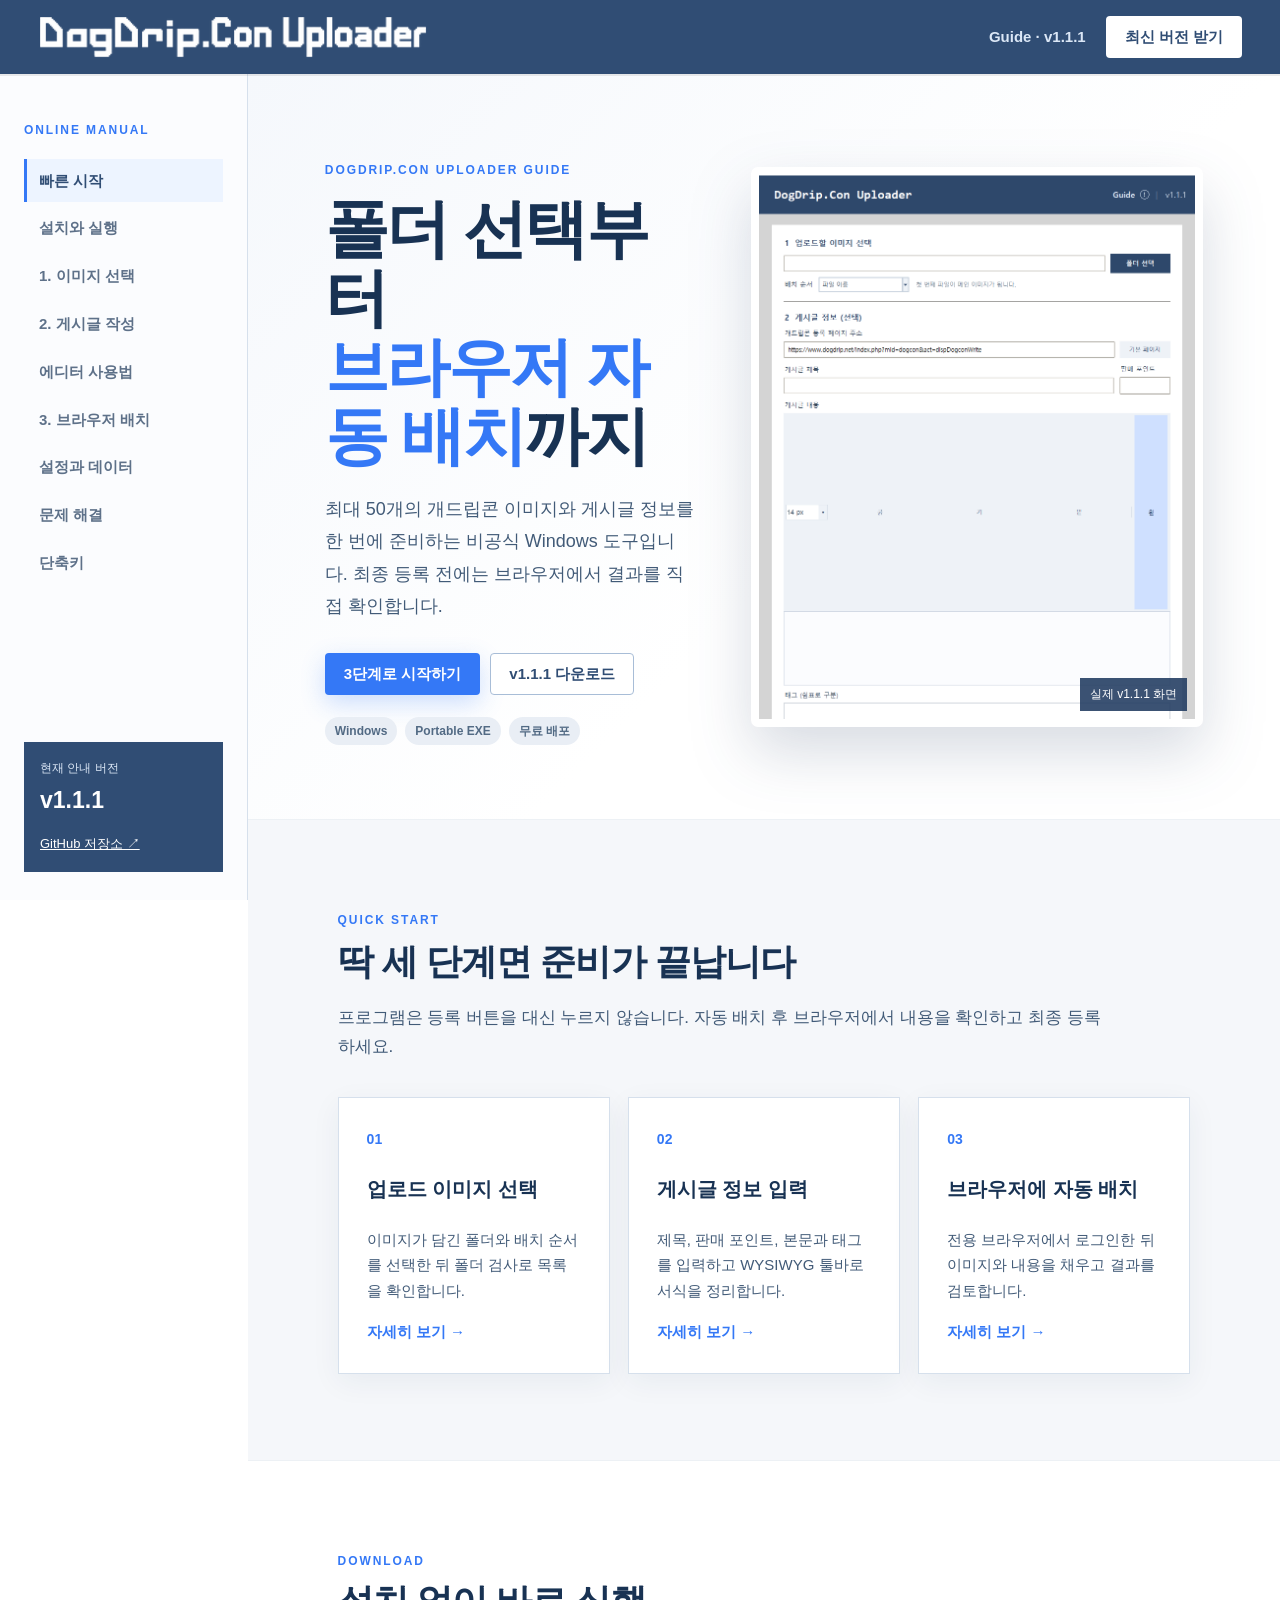
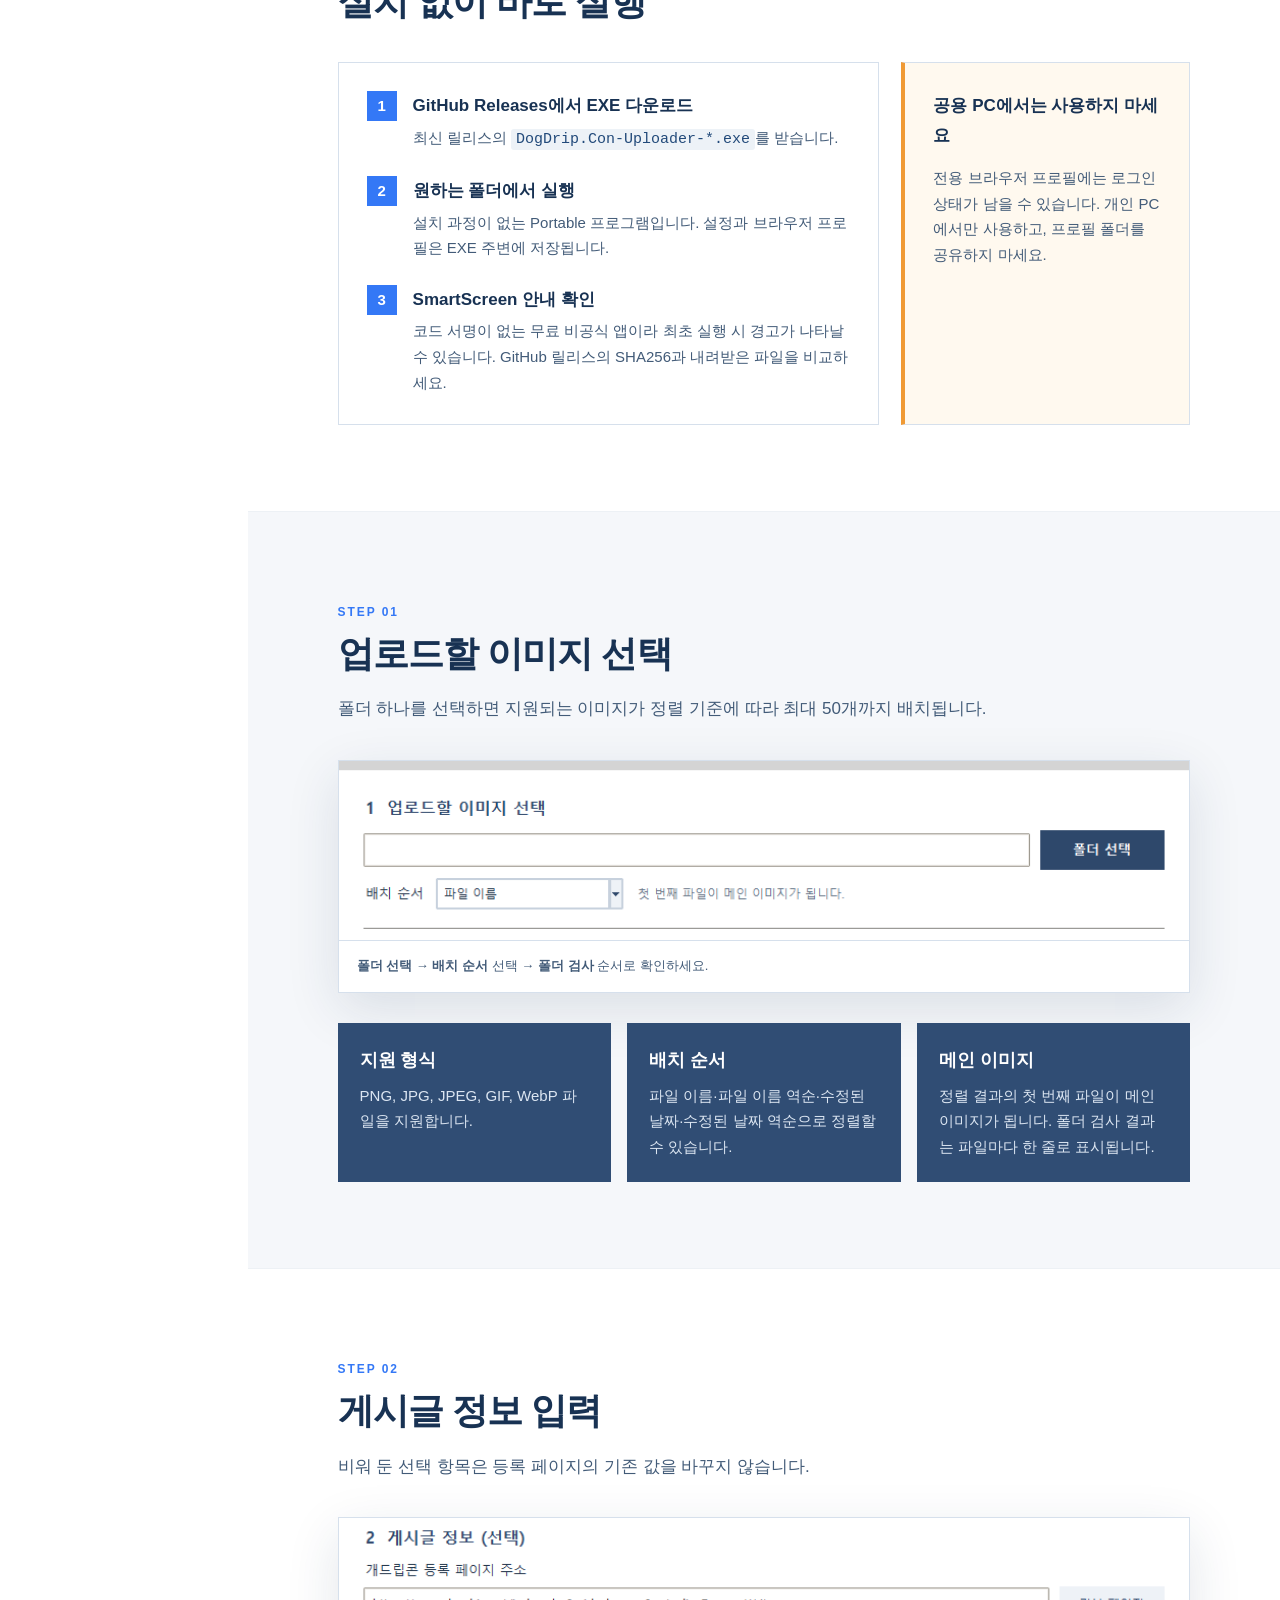
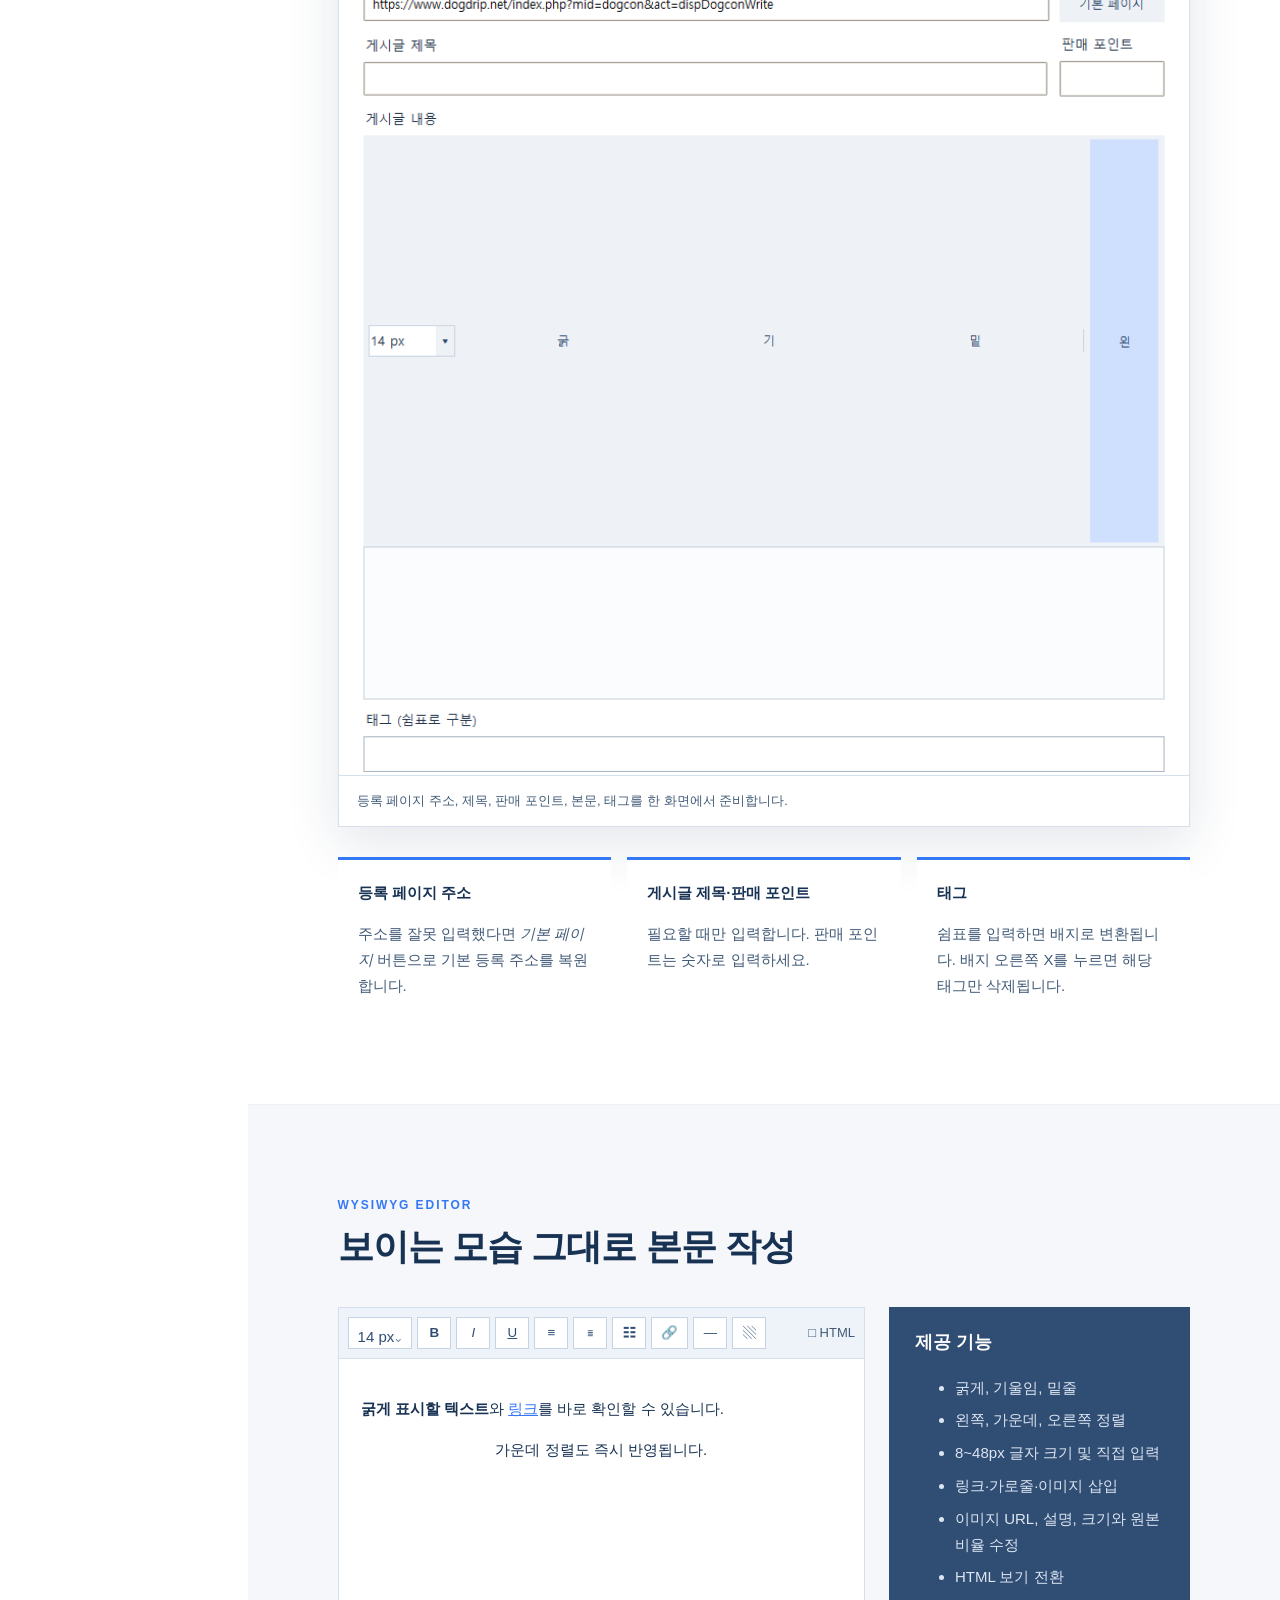
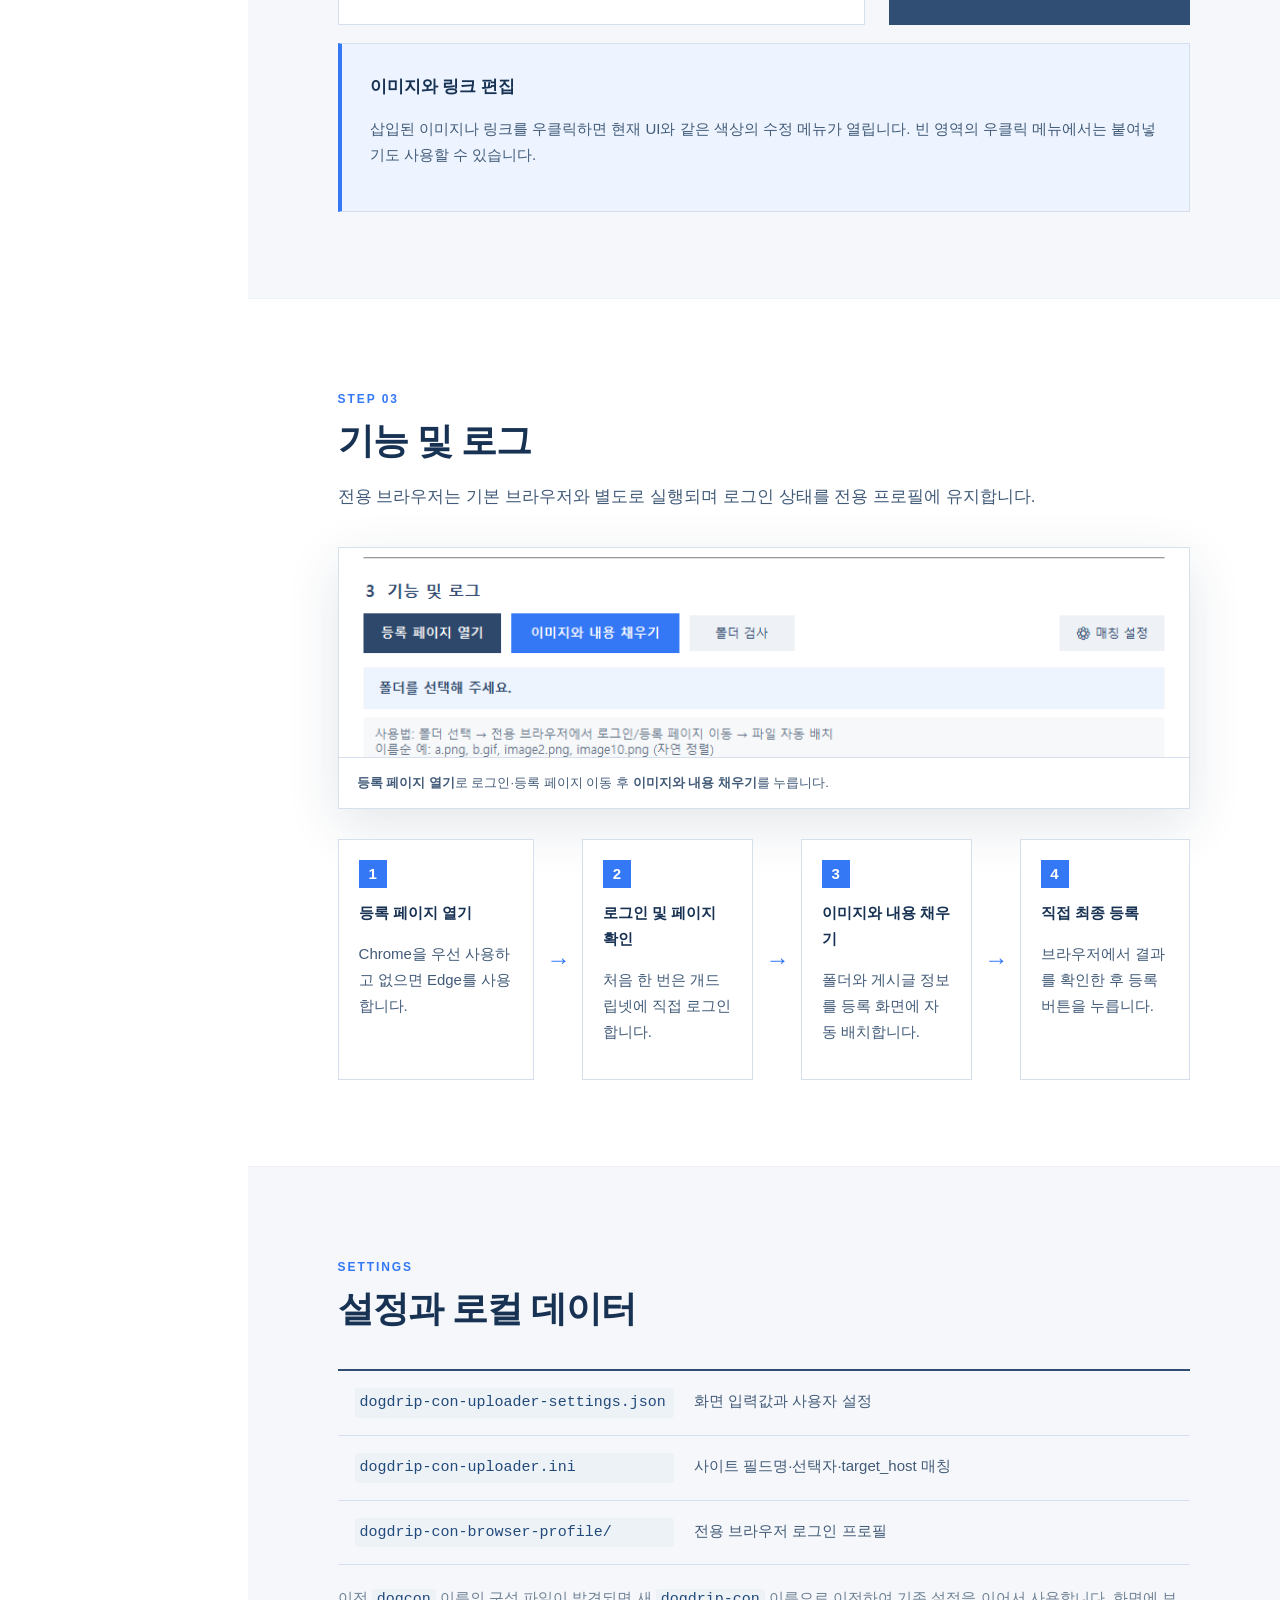
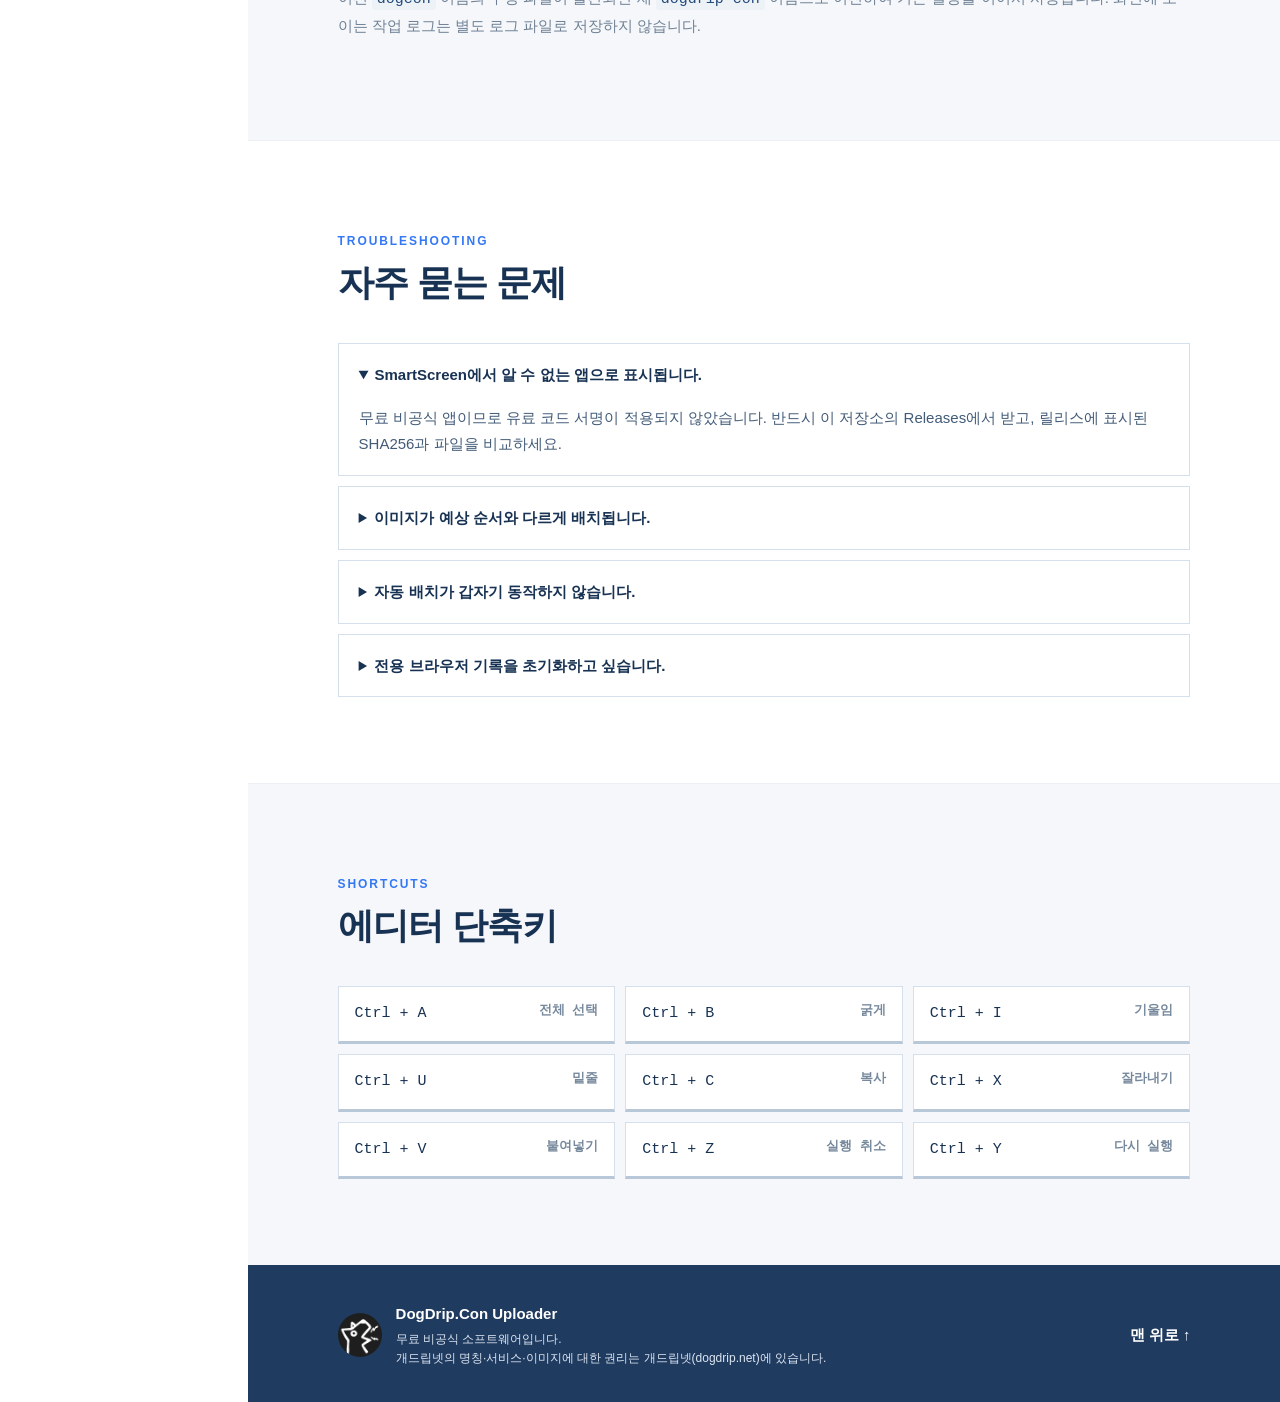
==== docs/index.html @ 77389fbc "Add GitHub Pages online manual" ====
<!doctype html>
<html lang="ko">
<head>
  <meta charset="utf-8">
  <meta name="viewport" content="width=device-width, initial-scale=1">
  <meta name="description" content="DogDrip.Con Uploader 공식 온라인 사용 가이드">
  <meta name="theme-color" content="#304d74">
  <title>DogDrip.Con Uploader 사용 가이드</title>
  <link rel="icon" href="assets/app-icon.png">
  <link rel="stylesheet" href="assets/guide.css">
</head>
<body>
  <a class="skip-link" href="#main">본문으로 바로가기</a>
  <header class="topbar">
    <a class="brand" href="#top" aria-label="가이드 처음으로">
      <img src="assets/brand-logo.png" alt="DogDrip.Con Uploader">
    </a>
    <div class="top-actions">
      <span class="version">Guide · v1.1.1</span>
      <a class="button button-light" href="https://github.com/ssbbrr92/dogdrip-con-uploader/releases/latest">최신 버전 받기</a>
    </div>
  </header>

  <div class="page" id="top">
    <aside class="sidebar" aria-label="문서 목차">
      <p class="sidebar-label">ONLINE MANUAL</p>
      <nav>
        <a href="#start" class="active">빠른 시작</a>
        <a href="#download">설치와 실행</a>
        <a href="#images">1. 이미지 선택</a>
        <a href="#post">2. 게시글 작성</a>
        <a href="#editor">에디터 사용법</a>
        <a href="#browser">3. 브라우저 배치</a>
        <a href="#settings">설정과 데이터</a>
        <a href="#troubleshooting">문제 해결</a>
        <a href="#shortcuts">단축키</a>
      </nav>
      <div class="sidebar-card">
        <span>현재 안내 버전</span>
        <strong>v1.1.1</strong>
        <a href="https://github.com/ssbbrr92/dogdrip-con-uploader">GitHub 저장소 ↗</a>
      </div>
    </aside>

    <main id="main">
      <section class="hero" id="start">
        <div class="hero-copy">
          <p class="eyebrow">DOGDRIP.CON UPLOADER GUIDE</p>
          <h1>폴더 선택부터<br><span>브라우저 자동 배치</span>까지</h1>
          <p class="lead">최대 50개의 개드립콘 이미지와 게시글 정보를 한 번에 준비하는 비공식 Windows 도구입니다. 최종 등록 전에는 브라우저에서 결과를 직접 확인합니다.</p>
          <div class="hero-actions">
            <a class="button button-primary" href="#quick-steps">3단계로 시작하기</a>
            <a class="button button-outline" href="https://github.com/ssbbrr92/dogdrip-con-uploader/releases/tag/v1.1.1">v1.1.1 다운로드</a>
          </div>
          <div class="hero-meta">
            <span>Windows</span><span>Portable EXE</span><span>무료 배포</span>
          </div>
        </div>
        <figure class="app-shot">
          <img src="assets/app-overview.png" alt="DogDrip.Con Uploader v1.1.1 전체 화면">
          <figcaption>실제 v1.1.1 화면</figcaption>
        </figure>
      </section>

      <section class="section" id="quick-steps">
        <div class="section-heading">
          <span>QUICK START</span>
          <h2>딱 세 단계면 준비가 끝납니다</h2>
          <p>프로그램은 등록 버튼을 대신 누르지 않습니다. 자동 배치 후 브라우저에서 내용을 확인하고 최종 등록하세요.</p>
        </div>
        <div class="step-grid">
          <article class="step-card"><b>01</b><h3>업로드 이미지 선택</h3><p>이미지가 담긴 폴더와 배치 순서를 선택한 뒤 폴더 검사로 목록을 확인합니다.</p><a href="#images">자세히 보기 →</a></article>
          <article class="step-card"><b>02</b><h3>게시글 정보 입력</h3><p>제목, 판매 포인트, 본문과 태그를 입력하고 WYSIWYG 툴바로 서식을 정리합니다.</p><a href="#post">자세히 보기 →</a></article>
          <article class="step-card"><b>03</b><h3>브라우저에 자동 배치</h3><p>전용 브라우저에서 로그인한 뒤 이미지와 내용을 채우고 결과를 검토합니다.</p><a href="#browser">자세히 보기 →</a></article>
        </div>
      </section>

      <section class="section" id="download">
        <div class="section-heading"><span>DOWNLOAD</span><h2>설치 없이 바로 실행</h2></div>
        <div class="two-column">
          <div class="content-card">
            <ol class="number-list">
              <li><b>GitHub Releases에서 EXE 다운로드</b><span>최신 릴리스의 <code>DogDrip.Con-Uploader-*.exe</code>를 받습니다.</span></li>
              <li><b>원하는 폴더에서 실행</b><span>설치 과정이 없는 Portable 프로그램입니다. 설정과 브라우저 프로필은 EXE 주변에 저장됩니다.</span></li>
              <li><b>SmartScreen 안내 확인</b><span>코드 서명이 없는 무료 비공식 앱이라 최초 실행 시 경고가 나타날 수 있습니다. GitHub 릴리스의 SHA256과 내려받은 파일을 비교하세요.</span></li>
            </ol>
          </div>
          <aside class="notice warning"><strong>공용 PC에서는 사용하지 마세요</strong><p>전용 브라우저 프로필에는 로그인 상태가 남을 수 있습니다. 개인 PC에서만 사용하고, 프로필 폴더를 공유하지 마세요.</p></aside>
        </div>
      </section>

      <section class="section guide-section" id="images">
        <div class="section-heading"><span>STEP 01</span><h2>업로드할 이미지 선택</h2><p>폴더 하나를 선택하면 지원되는 이미지가 정렬 기준에 따라 최대 50개까지 배치됩니다.</p></div>
        <figure class="feature-image"><img src="assets/step-images.png" alt="폴더 선택과 배치 순서 화면"><figcaption><b>폴더 선택</b> → <b>배치 순서</b> 선택 → <b>폴더 검사</b> 순서로 확인하세요.</figcaption></figure>
        <div class="info-grid">
          <article><h3>지원 형식</h3><p>PNG, JPG, JPEG, GIF, WebP 파일을 지원합니다.</p></article>
          <article><h3>배치 순서</h3><p>파일 이름·파일 이름 역순·수정된 날짜·수정된 날짜 역순으로 정렬할 수 있습니다.</p></article>
          <article><h3>메인 이미지</h3><p>정렬 결과의 첫 번째 파일이 메인 이미지가 됩니다. 폴더 검사 결과는 파일마다 한 줄로 표시됩니다.</p></article>
        </div>
      </section>

      <section class="section guide-section" id="post">
        <div class="section-heading"><span>STEP 02</span><h2>게시글 정보 입력</h2><p>비워 둔 선택 항목은 등록 페이지의 기존 값을 바꾸지 않습니다.</p></div>
        <figure class="feature-image"><img src="assets/step-editor.png" alt="게시글 정보와 WYSIWYG 에디터 화면"><figcaption>등록 페이지 주소, 제목, 판매 포인트, 본문, 태그를 한 화면에서 준비합니다.</figcaption></figure>
        <div class="checklist">
          <div><b>등록 페이지 주소</b><p>주소를 잘못 입력했다면 <em>기본 페이지</em> 버튼으로 기본 등록 주소를 복원합니다.</p></div>
          <div><b>게시글 제목·판매 포인트</b><p>필요할 때만 입력합니다. 판매 포인트는 숫자로 입력하세요.</p></div>
          <div><b>태그</b><p>쉼표를 입력하면 배지로 변환됩니다. 배지 오른쪽 X를 누르면 해당 태그만 삭제됩니다.</p></div>
        </div>
      </section>

      <section class="section" id="editor">
        <div class="section-heading"><span>WYSIWYG EDITOR</span><h2>보이는 모습 그대로 본문 작성</h2></div>
        <div class="editor-layout">
          <div class="toolbar-demo" aria-label="에디터 도구 설명">
            <div class="fake-toolbar"><span class="size">14 px⌄</span><button><b>B</b></button><button><i>I</i></button><button><u>U</u></button><button>≡</button><button>≣</button><button>☷</button><button>🔗</button><button>―</button><button>▧</button><label>□ HTML</label></div>
            <div class="fake-editor"><p><strong>굵게 표시할 텍스트</strong>와 <a href="#editor">링크</a>를 바로 확인할 수 있습니다.</p><p class="centered">가운데 정렬도 즉시 반영됩니다.</p></div>
          </div>
          <div class="editor-list">
            <h3>제공 기능</h3>
            <ul>
              <li>굵게, 기울임, 밑줄</li><li>왼쪽, 가운데, 오른쪽 정렬</li><li>8~48px 글자 크기 및 직접 입력</li><li>링크·가로줄·이미지 삽입</li><li>이미지 URL, 설명, 크기와 원본 비율 수정</li><li>HTML 보기 전환</li>
            </ul>
          </div>
        </div>
        <aside class="notice"><strong>이미지와 링크 편집</strong><p>삽입된 이미지나 링크를 우클릭하면 현재 UI와 같은 색상의 수정 메뉴가 열립니다. 빈 영역의 우클릭 메뉴에서는 붙여넣기도 사용할 수 있습니다.</p></aside>
      </section>

      <section class="section guide-section" id="browser">
        <div class="section-heading"><span>STEP 03</span><h2>기능 및 로그</h2><p>전용 브라우저는 기본 브라우저와 별도로 실행되며 로그인 상태를 전용 프로필에 유지합니다.</p></div>
        <figure class="feature-image"><img src="assets/step-browser.png" alt="등록 페이지 열기, 이미지와 내용 채우기, 폴더 검사 버튼"><figcaption><b>등록 페이지 열기</b>로 로그인·등록 페이지 이동 후 <b>이미지와 내용 채우기</b>를 누릅니다.</figcaption></figure>
        <div class="flow">
          <div><span>1</span><b>등록 페이지 열기</b><p>Chrome을 우선 사용하고 없으면 Edge를 사용합니다.</p></div><i>→</i>
          <div><span>2</span><b>로그인 및 페이지 확인</b><p>처음 한 번은 개드립넷에 직접 로그인합니다.</p></div><i>→</i>
          <div><span>3</span><b>이미지와 내용 채우기</b><p>폴더와 게시글 정보를 등록 화면에 자동 배치합니다.</p></div><i>→</i>
          <div><span>4</span><b>직접 최종 등록</b><p>브라우저에서 결과를 확인한 후 등록 버튼을 누릅니다.</p></div>
        </div>
      </section>

      <section class="section" id="settings">
        <div class="section-heading"><span>SETTINGS</span><h2>설정과 로컬 데이터</h2></div>
        <div class="file-table">
          <div><code>dogdrip-con-uploader-settings.json</code><span>화면 입력값과 사용자 설정</span></div>
          <div><code>dogdrip-con-uploader.ini</code><span>사이트 필드명·선택자·target_host 매칭</span></div>
          <div><code>dogdrip-con-browser-profile/</code><span>전용 브라우저 로그인 프로필</span></div>
        </div>
        <p class="muted">이전 <code>dogcon</code> 이름의 구성 파일이 발견되면 새 <code>dogdrip-con</code> 이름으로 이전하여 기존 설정을 이어서 사용합니다. 화면에 보이는 작업 로그는 별도 로그 파일로 저장하지 않습니다.</p>
      </section>

      <section class="section" id="troubleshooting">
        <div class="section-heading"><span>TROUBLESHOOTING</span><h2>자주 묻는 문제</h2></div>
        <div class="faq">
          <details open><summary>SmartScreen에서 알 수 없는 앱으로 표시됩니다.</summary><p>무료 비공식 앱이므로 유료 코드 서명이 적용되지 않았습니다. 반드시 이 저장소의 Releases에서 받고, 릴리스에 표시된 SHA256과 파일을 비교하세요.</p></details>
          <details><summary>이미지가 예상 순서와 다르게 배치됩니다.</summary><p>폴더 검사 전에 배치 순서를 확인하세요. 파일 이름 정렬은 image2가 image10보다 먼저 오도록 자연 정렬을 사용합니다.</p></details>
          <details><summary>자동 배치가 갑자기 동작하지 않습니다.</summary><p>사이트의 입력 필드 이름이나 구조가 바뀌었을 수 있습니다. 매칭 설정에서 값을 확인하고, 최신 릴리스가 있는지 살펴보세요.</p></details>
          <details><summary>전용 브라우저 기록을 초기화하고 싶습니다.</summary><p>프로그램과 브라우저를 모두 종료한 뒤 <code>dogdrip-con-browser-profile</code> 폴더를 삭제하면 됩니다. 저장된 로그인 상태도 함께 사라집니다.</p></details>
        </div>
      </section>

      <section class="section" id="shortcuts">
        <div class="section-heading"><span>SHORTCUTS</span><h2>에디터 단축키</h2></div>
        <div class="shortcut-grid">
          <kbd>Ctrl + A <small>전체 선택</small></kbd><kbd>Ctrl + B <small>굵게</small></kbd><kbd>Ctrl + I <small>기울임</small></kbd><kbd>Ctrl + U <small>밑줄</small></kbd><kbd>Ctrl + C <small>복사</small></kbd><kbd>Ctrl + X <small>잘라내기</small></kbd><kbd>Ctrl + V <small>붙여넣기</small></kbd><kbd>Ctrl + Z <small>실행 취소</small></kbd><kbd>Ctrl + Y <small>다시 실행</small></kbd>
        </div>
      </section>

      <footer>
        <img src="assets/app-icon.png" alt="">
        <div><strong>DogDrip.Con Uploader</strong><p>무료 비공식 소프트웨어입니다.<br>개드립넷의 명칭·서비스·이미지에 대한 권리는 개드립넷(dogdrip.net)에 있습니다.</p></div>
        <a href="#top">맨 위로 ↑</a>
      </footer>
    </main>
  </div>
  <script src="assets/guide.js"></script>
</body>
</html>
---- docs/assets/guide.css ----
:root{--navy:#304d74;--navy-deep:#203b60;--blue:#3478f6;--blue-soft:#edf4ff;--ink:#183253;--text:#425b78;--line:#d6e0ec;--surface:#f5f7fa;--white:#fff;--shadow:0 16px 50px rgba(24,50,83,.12)}*{box-sizing:border-box}html{scroll-behavior:smooth;scroll-padding-top:92px}body{margin:0;color:var(--text);font:15px/1.72 "Pretendard","Noto Sans KR","Malgun Gothic",sans-serif;background:#fff}.skip-link{position:fixed;left:16px;top:-60px;z-index:99;padding:10px 16px;background:#fff;color:var(--navy);border-radius:6px}.skip-link:focus{top:12px}.topbar{position:sticky;top:0;z-index:20;height:74px;display:flex;align-items:center;justify-content:space-between;padding:0 38px;background:var(--navy);box-shadow:0 2px 0 rgba(0,0,0,.08)}.brand img{display:block;width:min(390px,42vw);height:48px;object-fit:contain;object-position:left center}.top-actions{display:flex;align-items:center;gap:20px}.version{color:#dbe7f6;font-weight:700}.button{display:inline-flex;align-items:center;justify-content:center;min-height:42px;padding:0 18px;border:1px solid transparent;border-radius:4px;text-decoration:none;font-weight:800;transition:.18s ease}.button:hover{transform:translateY(-1px)}.button-light{background:#fff;color:var(--navy)}.button-primary{background:var(--blue);color:#fff;box-shadow:0 8px 24px rgba(52,120,246,.24)}.button-outline{border-color:#a8bdd7;color:var(--navy);background:#fff}.page{display:grid;grid-template-columns:248px minmax(0,1fr);max-width:1500px;margin:auto}.sidebar{position:sticky;top:74px;height:calc(100vh - 74px);padding:34px 24px;border-right:1px solid var(--line);background:#fbfcfe}.sidebar-label,.eyebrow,.section-heading>span{color:var(--blue);font-size:12px;letter-spacing:.16em;font-weight:900}.sidebar nav{display:grid;gap:4px;margin-top:18px}.sidebar nav a{padding:9px 12px;border-left:3px solid transparent;color:#5e7189;text-decoration:none;font-weight:650}.sidebar nav a:hover,.sidebar nav a.active{color:var(--navy);border-left-color:var(--blue);background:var(--blue-soft)}.sidebar-card{position:absolute;bottom:28px;left:24px;right:24px;padding:16px;background:var(--navy);color:#dce8f7}.sidebar-card span{display:block;font-size:12px}.sidebar-card strong{display:block;margin:2px 0 10px;color:#fff;font-size:23px}.sidebar-card a{color:#fff;font-size:13px}main{min-width:0}.hero{display:grid;grid-template-columns:minmax(0,.9fr) minmax(360px,1.1fr);gap:56px;align-items:center;min-height:660px;padding:74px clamp(36px,6vw,96px);background:linear-gradient(135deg,#f5f8fc 0%,#fff 58%);overflow:hidden}.hero h1{margin:14px 0 22px;color:var(--ink);font-size:clamp(40px,5vw,72px);line-height:1.08;letter-spacing:-.04em}.hero h1 span{color:var(--blue)}.lead{max-width:650px;font-size:18px;line-height:1.8}.hero-actions{display:flex;gap:10px;margin-top:30px}.hero-meta{display:flex;gap:8px;margin-top:22px}.hero-meta span{padding:4px 10px;border-radius:99px;background:#e9eef5;color:#526a84;font-size:12px;font-weight:800}.app-shot{position:relative;margin:0;filter:drop-shadow(0 25px 30px rgba(31,58,92,.18))}.app-shot img{display:block;width:100%;max-height:560px;object-fit:cover;object-position:top;border:8px solid #fff;border-radius:7px}.app-shot figcaption{position:absolute;right:16px;bottom:16px;padding:6px 10px;background:rgba(32,59,96,.88);color:#fff;font-size:12px}.section{padding:86px clamp(36px,7vw,108px);border-top:1px solid #edf1f5}.section:nth-of-type(even){background:var(--surface)}.section-heading{max-width:780px;margin-bottom:36px}.section-heading h2{margin:7px 0 10px;color:var(--ink);font-size:36px;line-height:1.3;letter-spacing:-.025em}.section-heading p{font-size:17px}.step-grid{display:grid;grid-template-columns:repeat(3,1fr);gap:18px}.step-card{padding:28px;border:1px solid var(--line);background:#fff;box-shadow:0 8px 28px rgba(24,50,83,.06)}.step-card b{color:var(--blue);font-size:14px}.step-card h3{color:var(--ink);font-size:20px}.step-card a{color:var(--blue);font-weight:800;text-decoration:none}.two-column{display:grid;grid-template-columns:1.5fr .8fr;gap:22px}.content-card,.notice{padding:28px;background:#fff;border:1px solid var(--line)}.number-list{list-style:none;margin:0;padding:0;counter-reset:item}.number-list li{position:relative;padding:0 0 24px 46px;counter-increment:item}.number-list li:last-child{padding-bottom:0}.number-list li:before{content:counter(item);position:absolute;left:0;top:0;width:30px;height:30px;display:grid;place-items:center;background:var(--blue);color:#fff;font-weight:900}.number-list b,.number-list span{display:block}.number-list b{color:var(--ink);font-size:17px}.number-list span{margin-top:4px}.notice{border-left:4px solid var(--blue);background:var(--blue-soft)}.notice.warning{border-left-color:#f09a35;background:#fff9ef}.notice strong{color:var(--ink);font-size:17px}.feature-image{margin:0 0 30px;background:#fff;border:1px solid var(--line);box-shadow:var(--shadow)}.feature-image img{display:block;width:100%}.feature-image figcaption{padding:14px 18px;border-top:1px solid var(--line);font-size:13px}.info-grid{display:grid;grid-template-columns:repeat(3,1fr);gap:16px}.info-grid article{padding:22px;background:var(--navy);color:#dce6f2}.info-grid h3{margin:0 0 8px;color:#fff}.info-grid p{margin:0}.checklist{display:grid;grid-template-columns:repeat(3,1fr);gap:16px}.checklist>div{padding:20px;border-top:3px solid var(--blue);background:#fff}.checklist b{color:var(--ink)}.checklist p{margin-bottom:0}.editor-layout{display:grid;grid-template-columns:1.4fr .8fr;gap:24px}.toolbar-demo{border:1px solid var(--line);background:#fff}.fake-toolbar{display:flex;align-items:center;gap:5px;padding:9px;border-bottom:1px solid var(--line);background:#eef3f9}.fake-toolbar button,.fake-toolbar .size{height:32px;min-width:34px;padding:6px 9px;border:1px solid #c6d3e2;background:#fff;color:var(--navy)}.fake-toolbar label{margin-left:auto;font-size:13px}.fake-editor{min-height:170px;padding:22px;color:var(--ink)}.fake-editor a{color:var(--blue)}.centered{text-align:center}.editor-list{padding:20px 26px;background:var(--navy);color:#dce6f2}.editor-list h3{margin-top:0;color:#fff}.editor-list li{margin:7px 0}.editor-layout+.notice{margin-top:18px}.flow{display:grid;grid-template-columns:repeat(7,auto);gap:12px;align-items:center}.flow div{height:100%;padding:20px;background:#fff;border:1px solid var(--line)}.flow span{display:grid;place-items:center;width:28px;height:28px;background:var(--blue);color:#fff;font-weight:900}.flow b{display:block;margin-top:12px;color:var(--ink)}.flow i{color:var(--blue);font-size:24px}.file-table{border-top:2px solid var(--navy)}.file-table div{display:grid;grid-template-columns:minmax(260px,.8fr) 1.2fr;gap:20px;padding:17px;border-bottom:1px solid var(--line)}code{padding:2px 5px;background:#edf2f7;color:#224a7a;border-radius:3px}.muted{margin-top:20px;color:#6e8095}.faq{display:grid;gap:10px}.faq details{border:1px solid var(--line);background:#fff}.faq summary{padding:18px 20px;color:var(--ink);font-weight:800;cursor:pointer}.faq p{margin:0;padding:0 20px 18px}.shortcut-grid{display:grid;grid-template-columns:repeat(3,1fr);gap:10px}kbd{display:flex;justify-content:space-between;padding:14px 16px;border:1px solid var(--line);border-bottom:3px solid #b9c8d9;background:#fff;color:var(--ink);font:800 14px/1.4 inherit}kbd small{color:#76889c;font-weight:600}footer{display:flex;align-items:center;gap:14px;padding:36px clamp(36px,7vw,108px);background:#203b60;color:#dce6f2}footer img{width:44px;height:44px;border-radius:50%}footer strong{color:#fff}footer p{margin:3px 0 0;font-size:12px;line-height:1.6}footer a{margin-left:auto;color:#fff;font-weight:800;text-decoration:none}@media(max-width:1050px){.page{grid-template-columns:1fr}.sidebar{display:none}.hero{grid-template-columns:1fr;min-height:auto}.app-shot img{max-height:480px}.flow{grid-template-columns:1fr}.flow i{transform:rotate(90deg);text-align:center}.step-grid,.info-grid,.checklist{grid-template-columns:1fr}.two-column,.editor-layout{grid-template-columns:1fr}}@media(max-width:680px){.topbar{height:64px;padding:0 16px}.brand img{width:210px;height:38px}.version{display:none}.button-light{padding:0 12px;font-size:12px}.hero,.section{padding:50px 20px}.hero h1{font-size:40px}.hero-actions{align-items:stretch;flex-direction:column}.hero-meta{flex-wrap:wrap}.section-heading h2{font-size:30px}.app-shot img{max-height:360px}.shortcut-grid{grid-template-columns:1fr}.file-table div{grid-template-columns:1fr;gap:6px}footer{padding:28px 20px;align-items:flex-start;flex-wrap:wrap}footer a{width:100%;margin:8px 0 0}.fake-toolbar{flex-wrap:wrap}.fake-toolbar label{margin-left:0}}
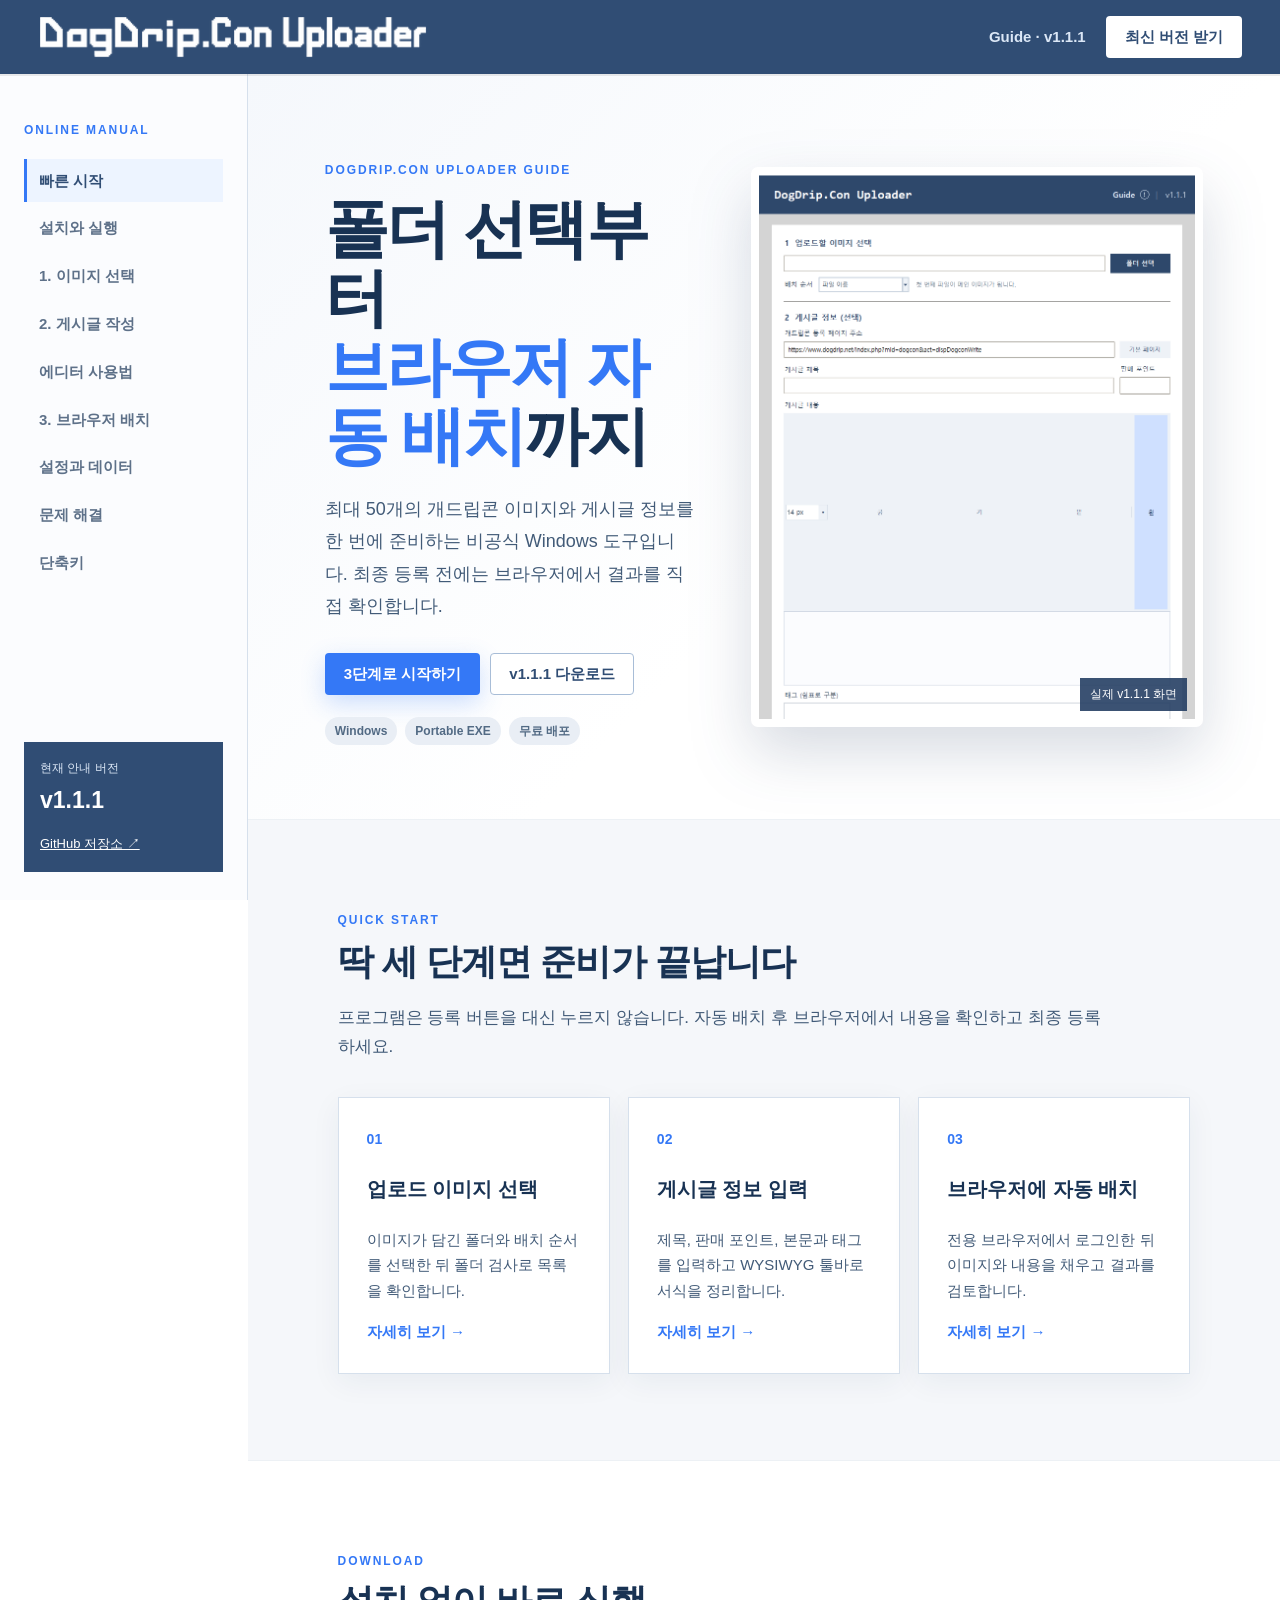
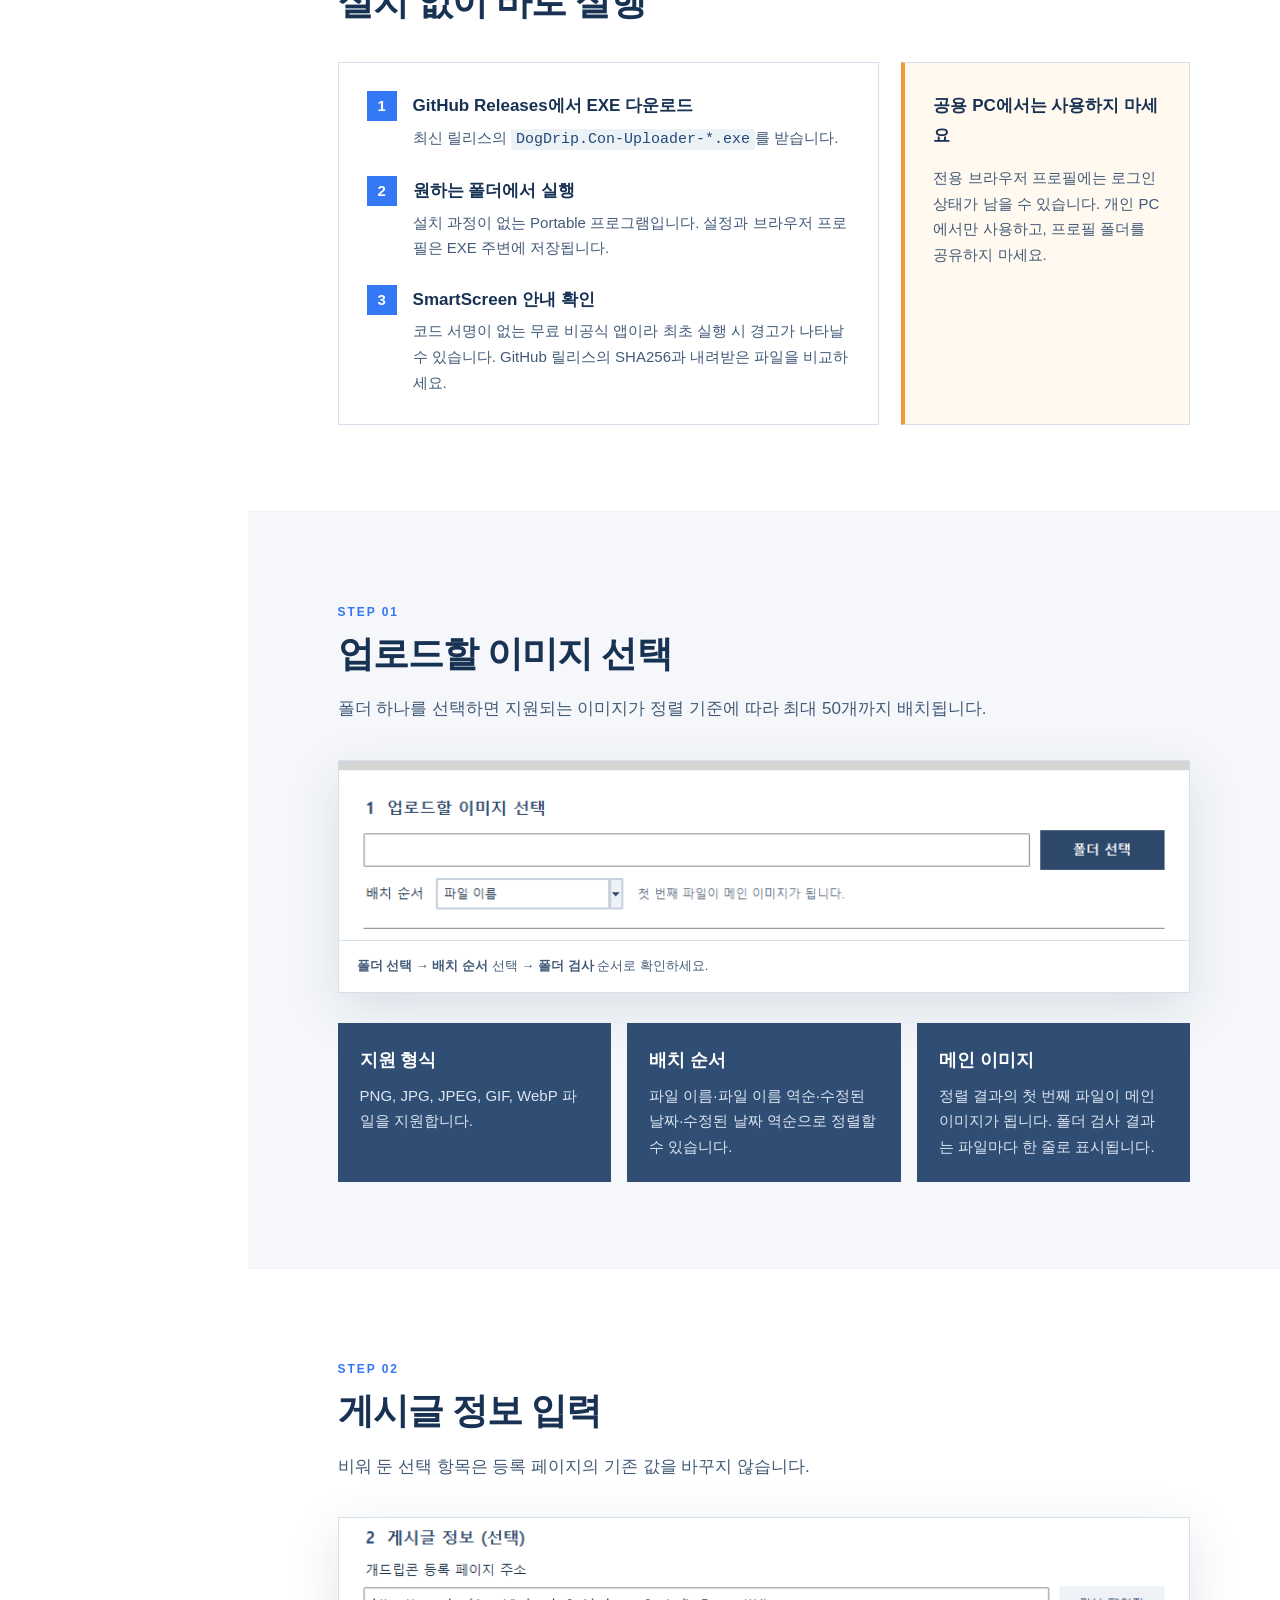
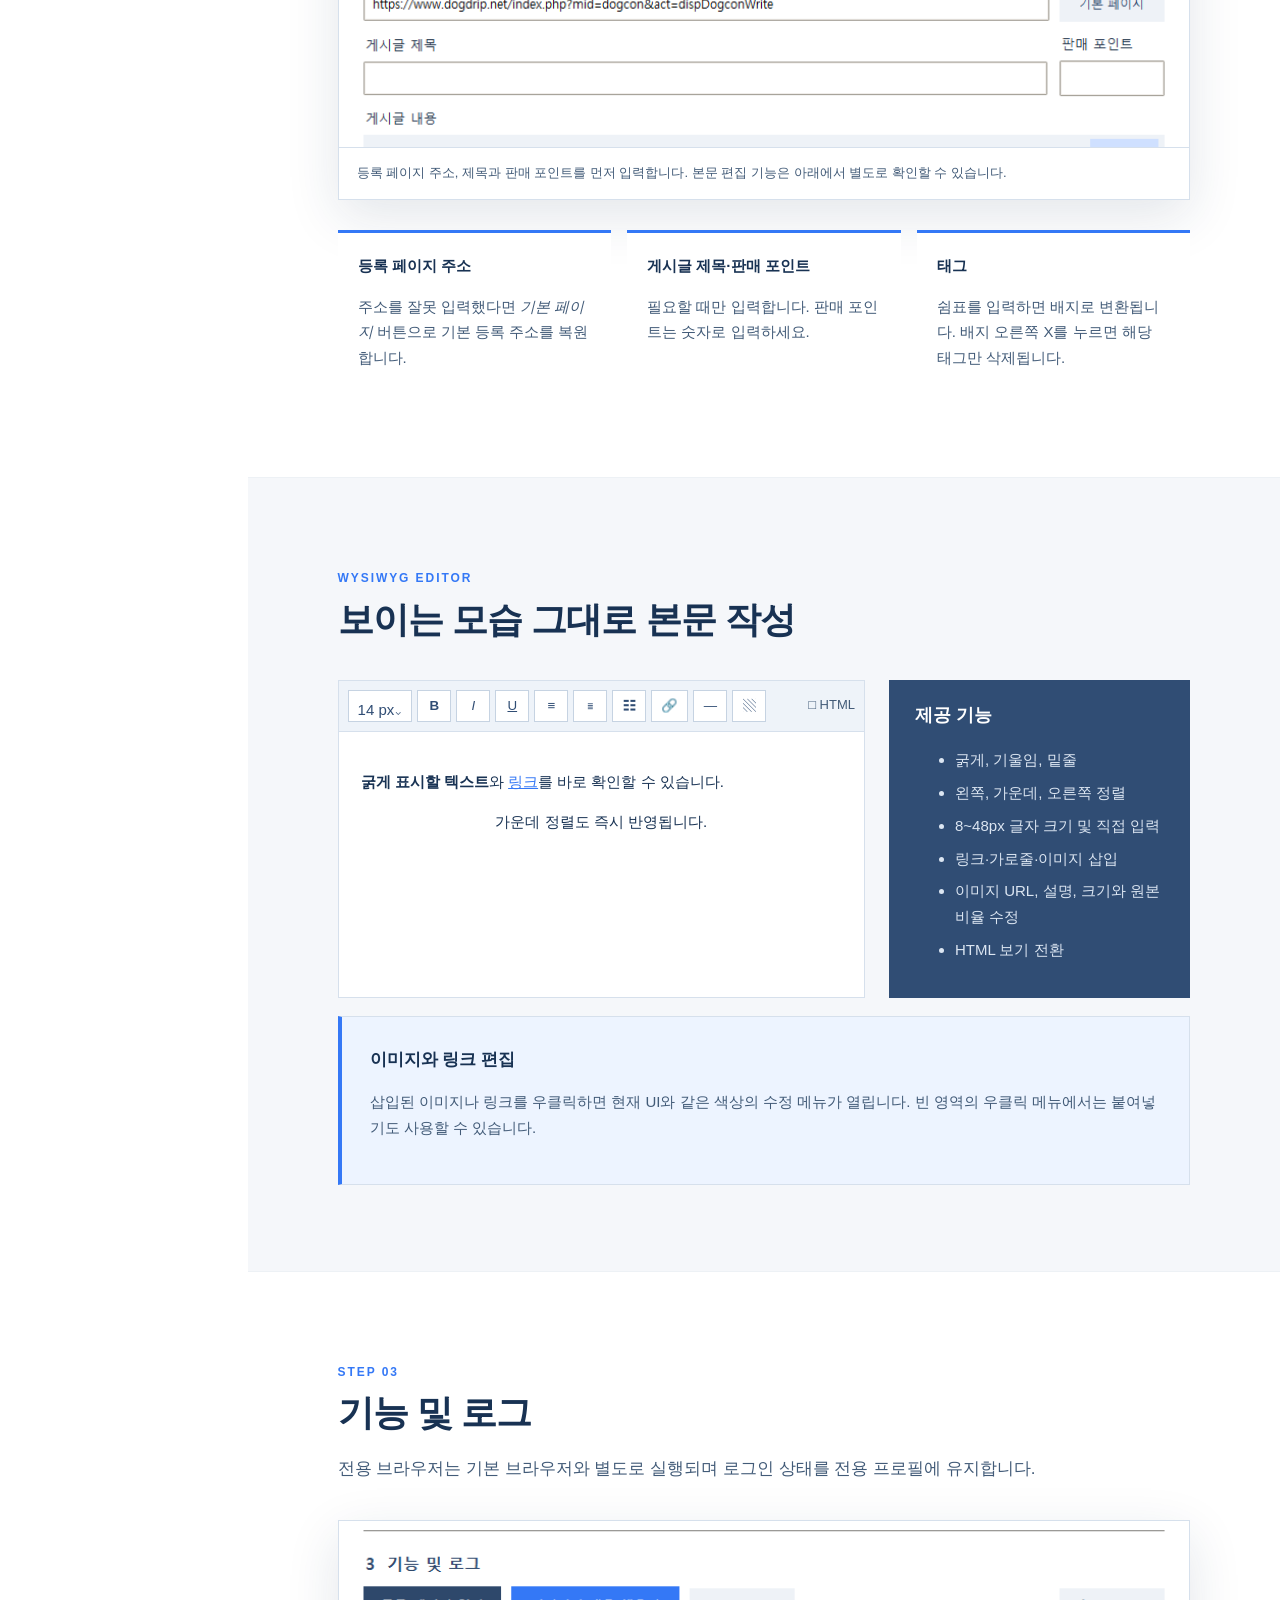
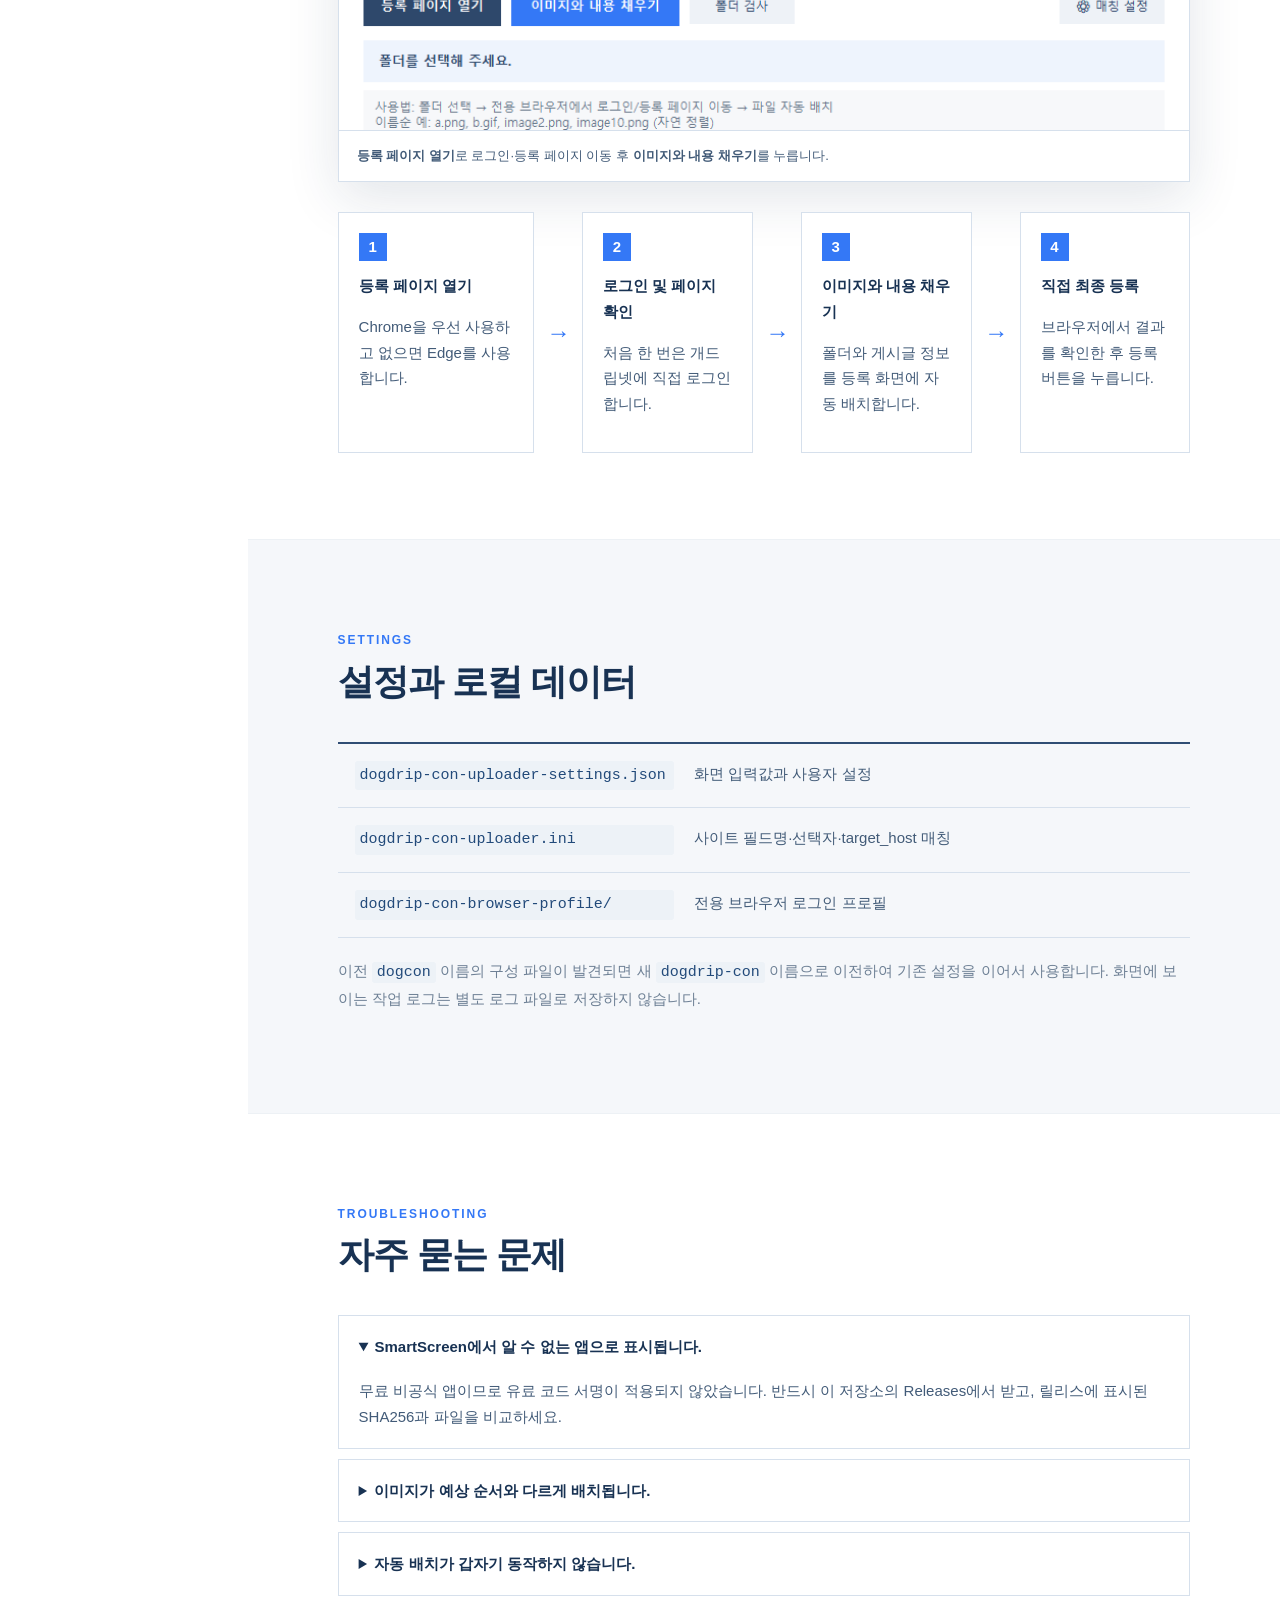
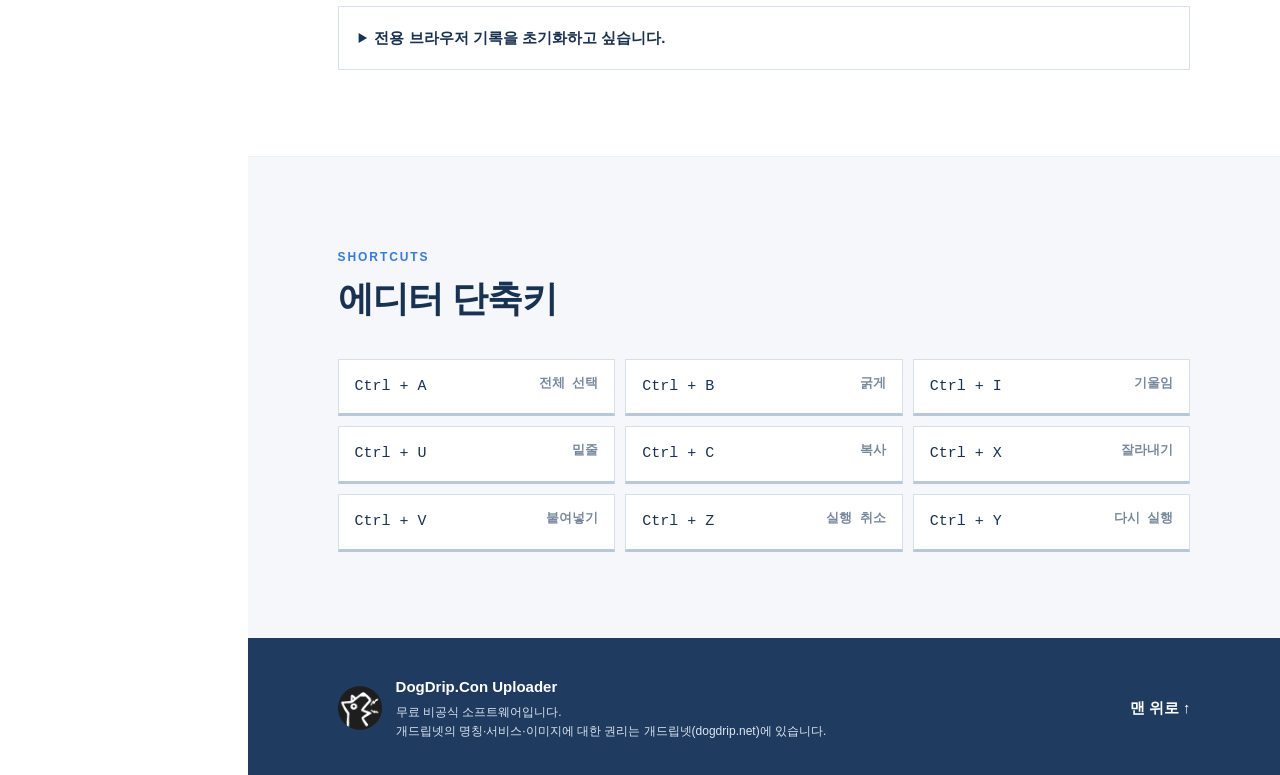
==== commit d0b2cad3: "Tighten online guide editor screenshot" ====
--- a/docs/index.html
+++ b/docs/index.html
@@ -101,7 +101,7 @@
 
       <section class="section guide-section" id="post">
         <div class="section-heading"><span>STEP 02</span><h2>게시글 정보 입력</h2><p>비워 둔 선택 항목은 등록 페이지의 기존 값을 바꾸지 않습니다.</p></div>
-        <figure class="feature-image"><img src="assets/step-editor.png" alt="게시글 정보와 WYSIWYG 에디터 화면"><figcaption>등록 페이지 주소, 제목, 판매 포인트, 본문, 태그를 한 화면에서 준비합니다.</figcaption></figure>
+        <figure class="feature-image"><img src="assets/step-editor.png" alt="등록 페이지 주소와 게시글 정보 입력 화면"><figcaption>등록 페이지 주소, 제목과 판매 포인트를 먼저 입력합니다. 본문 편집 기능은 아래에서 별도로 확인할 수 있습니다.</figcaption></figure>
         <div class="checklist">
           <div><b>등록 페이지 주소</b><p>주소를 잘못 입력했다면 <em>기본 페이지</em> 버튼으로 기본 등록 주소를 복원합니다.</p></div>
           <div><b>게시글 제목·판매 포인트</b><p>필요할 때만 입력합니다. 판매 포인트는 숫자로 입력하세요.</p></div>
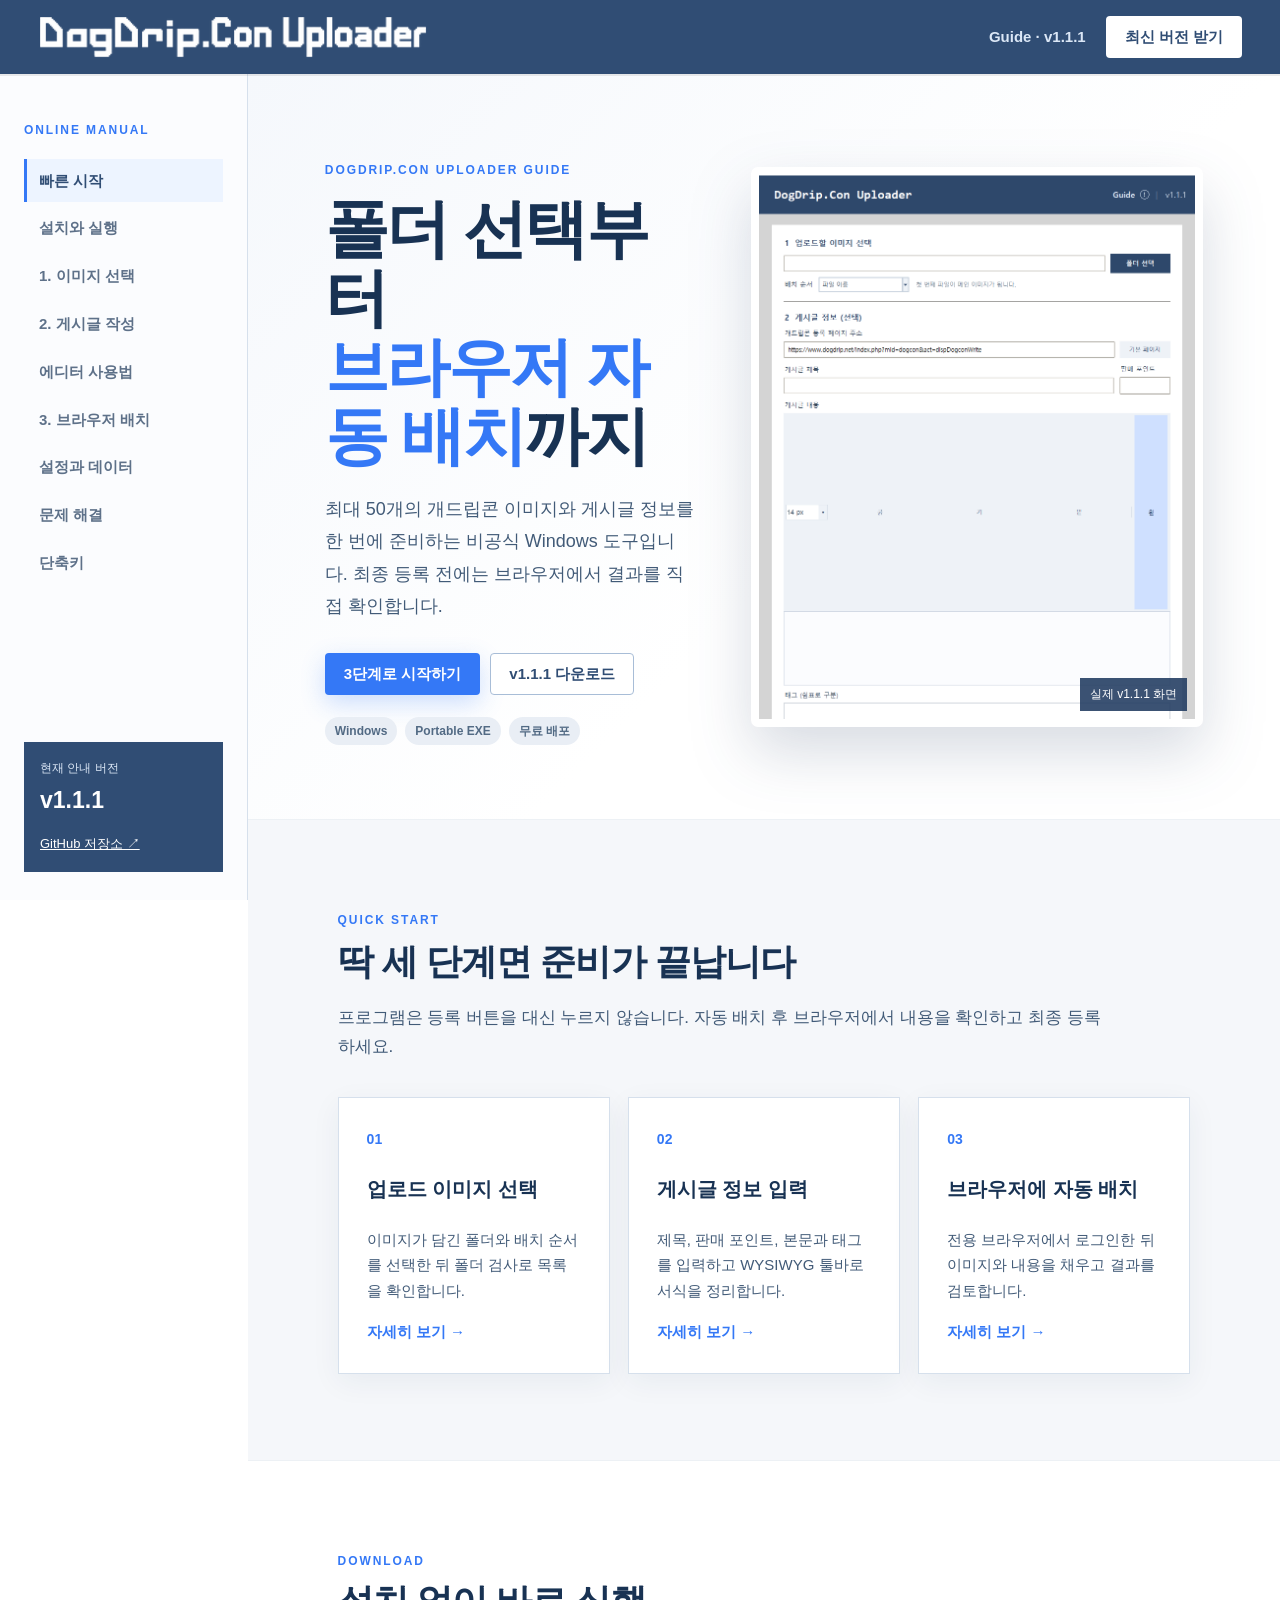
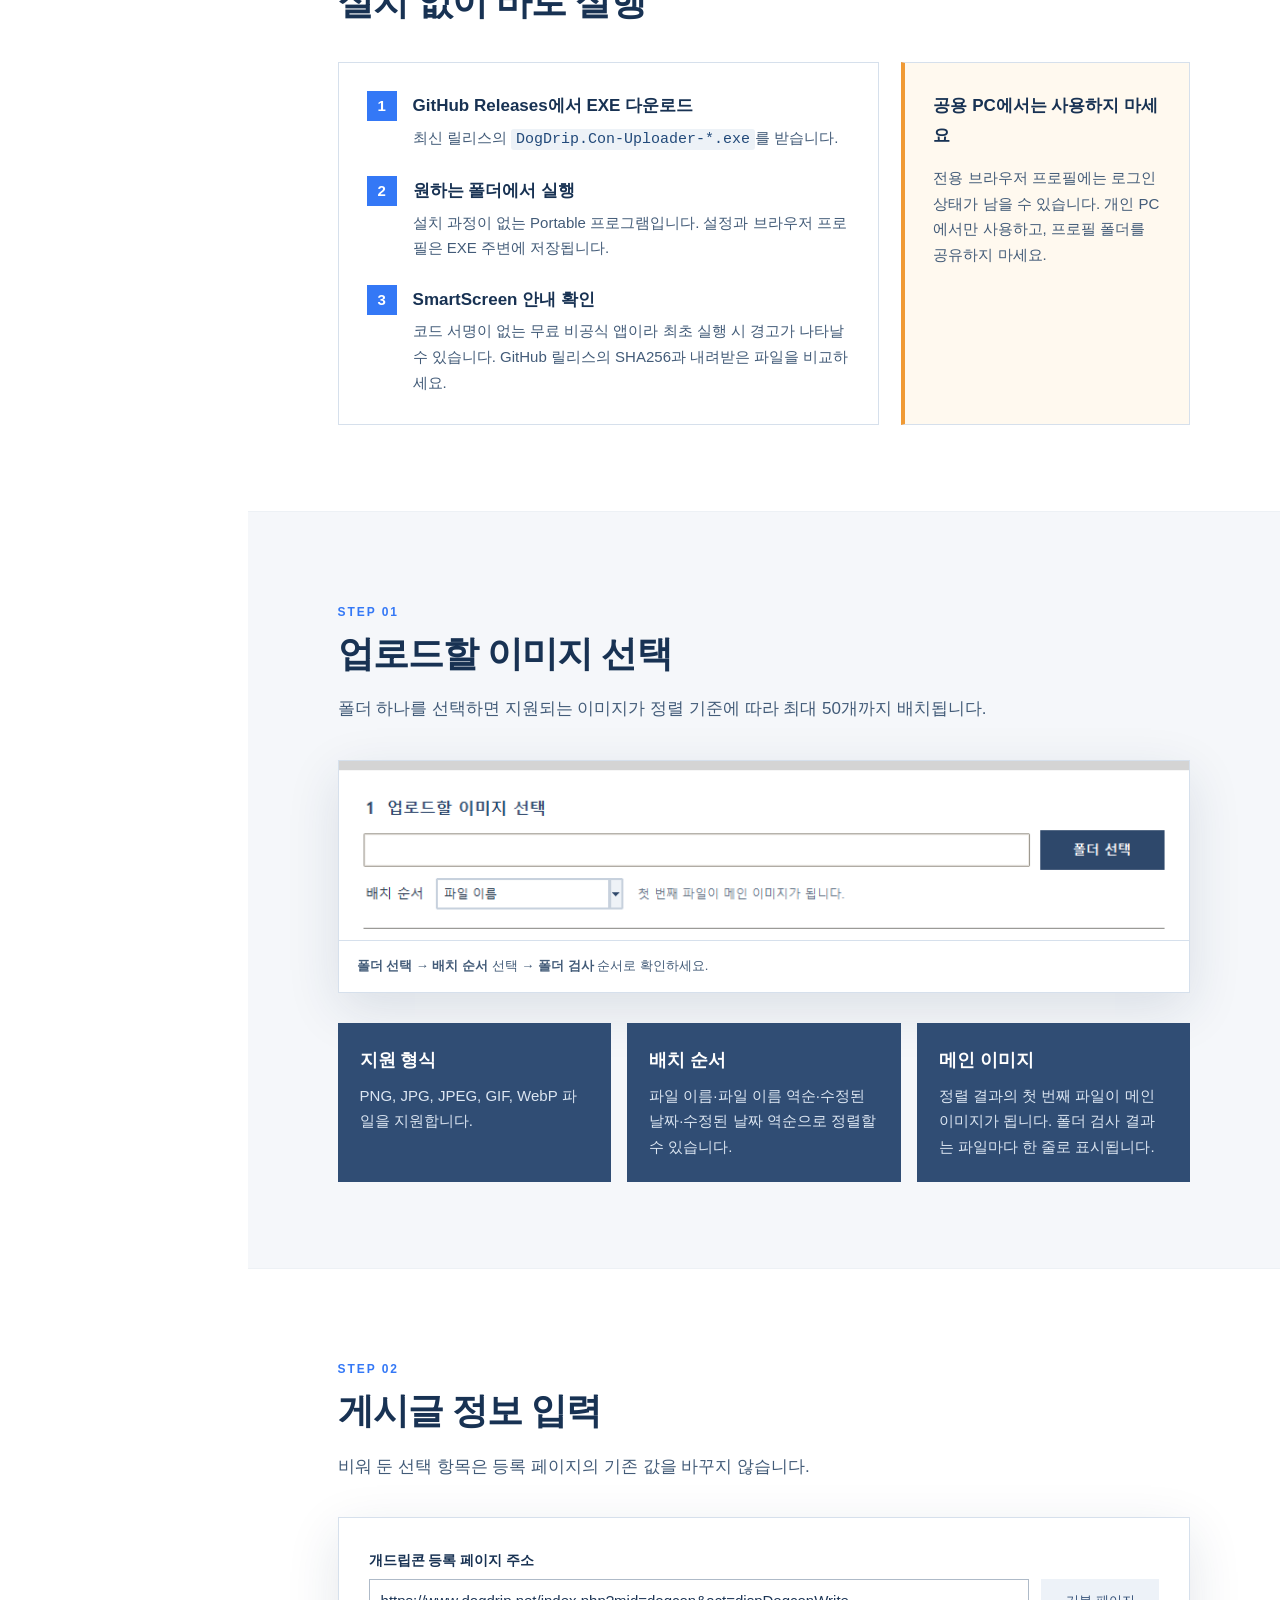
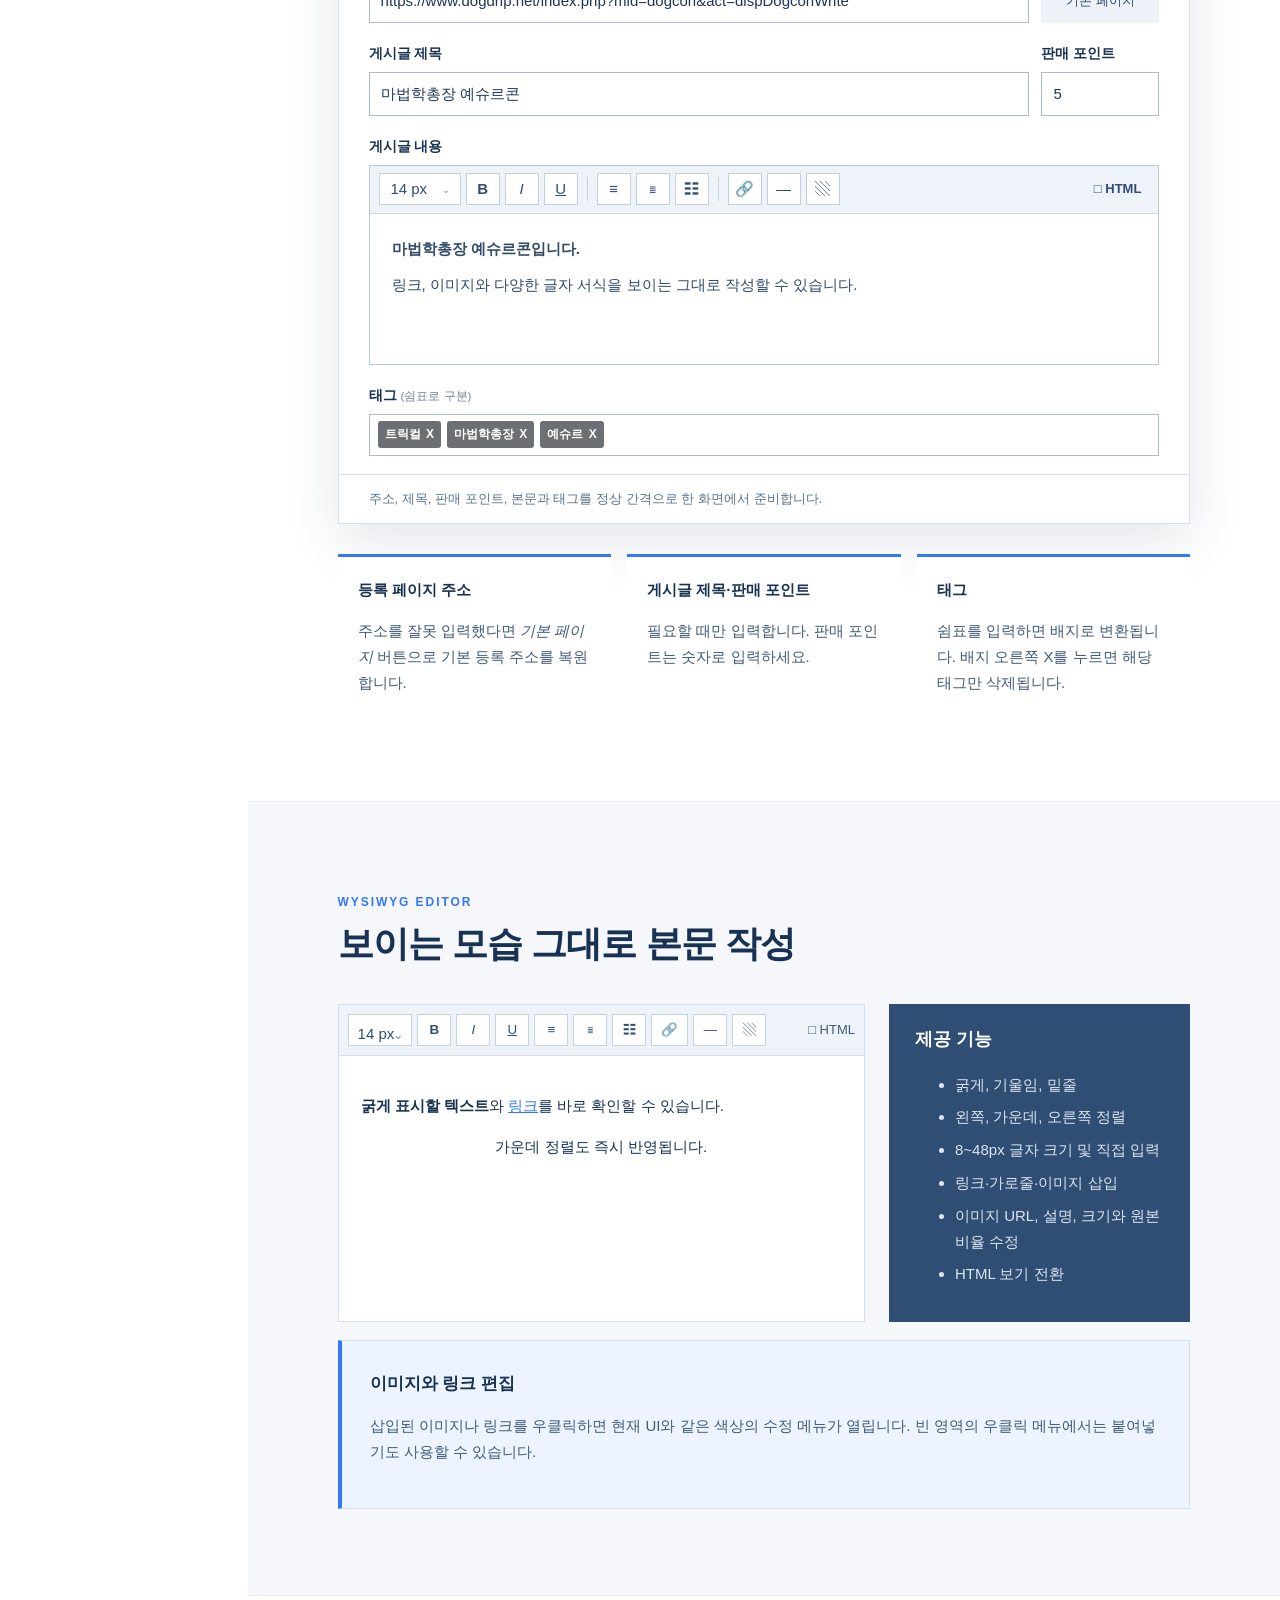
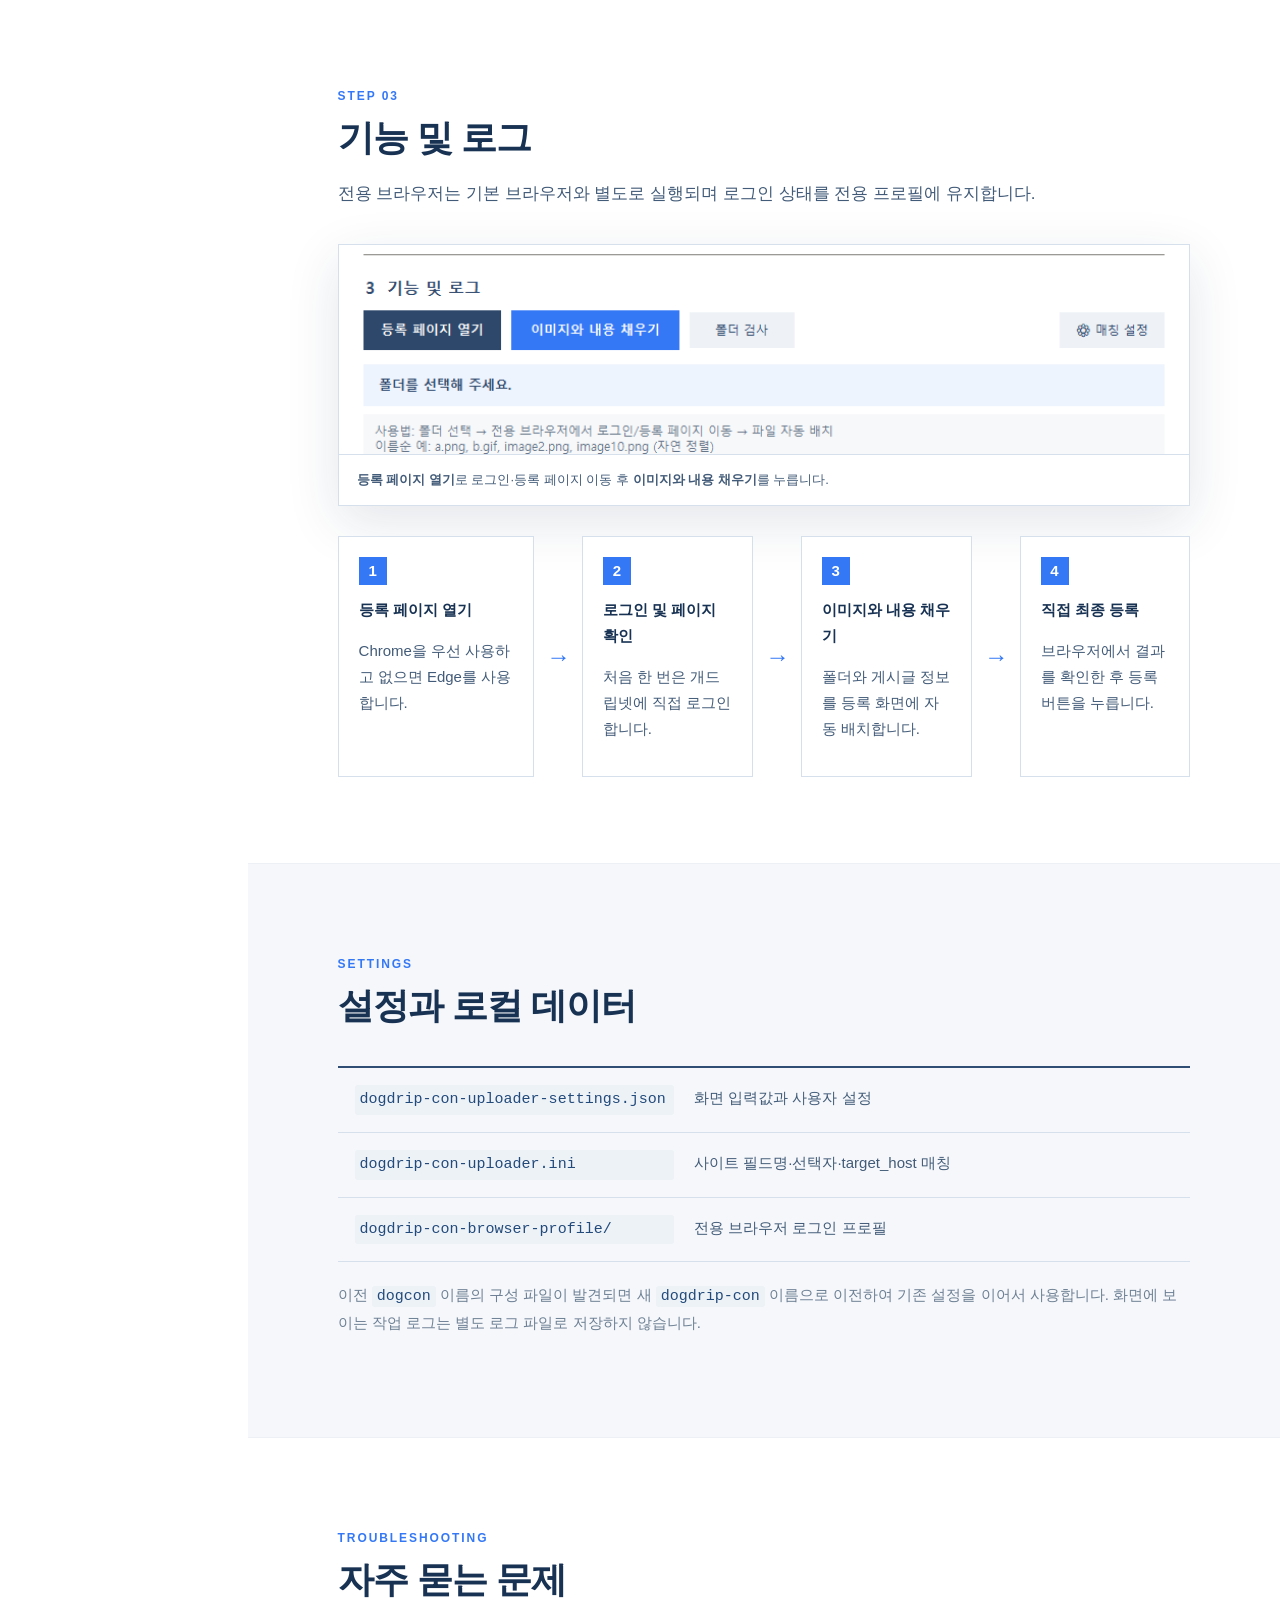
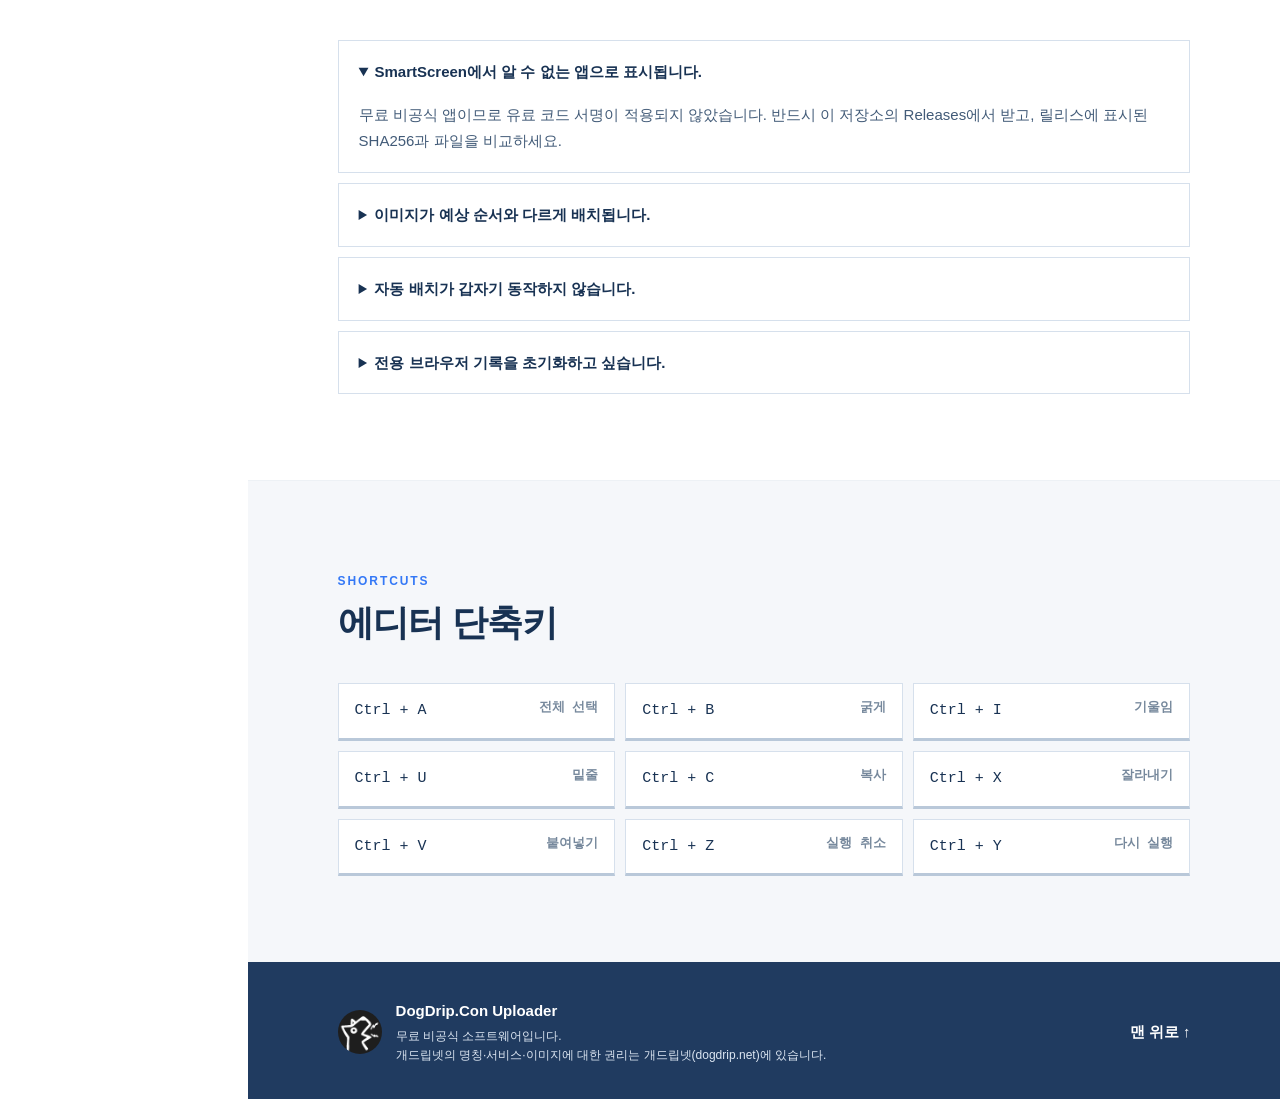
==== commit e7fb66bd: "Replace broken editor capture with clean UI preview" ====
--- a/docs/index.html
+++ b/docs/index.html
@@ -8,6 +8,7 @@
   <title>DogDrip.Con Uploader 사용 가이드</title>
   <link rel="icon" href="assets/app-icon.png">
   <link rel="stylesheet" href="assets/guide.css">
+  <link rel="stylesheet" href="assets/post-preview.css">
 </head>
 <body>
   <a class="skip-link" href="#main">본문으로 바로가기</a>
@@ -101,7 +102,45 @@
 
       <section class="section guide-section" id="post">
         <div class="section-heading"><span>STEP 02</span><h2>게시글 정보 입력</h2><p>비워 둔 선택 항목은 등록 페이지의 기존 값을 바꾸지 않습니다.</p></div>
-        <figure class="feature-image"><img src="assets/step-editor.png" alt="등록 페이지 주소와 게시글 정보 입력 화면"><figcaption>등록 페이지 주소, 제목과 판매 포인트를 먼저 입력합니다. 본문 편집 기능은 아래에서 별도로 확인할 수 있습니다.</figcaption></figure>
+        <div class="post-preview" aria-label="정상적인 게시글 정보 입력 화면 예시">
+          <div class="preview-row preview-url">
+            <label>개드립콘 등록 페이지 주소</label>
+            <div class="preview-control"><span>https://www.dogdrip.net/index.php?mid=dogcon&amp;act=dispDogconWrite</span><button>기본 페이지</button></div>
+          </div>
+          <div class="preview-row preview-title">
+            <div><label>게시글 제목</label><span class="preview-input">마법학총장 예슈르콘</span></div>
+            <div><label>판매 포인트</label><span class="preview-input">5</span></div>
+          </div>
+          <div class="preview-row">
+            <label>게시글 내용</label>
+            <div class="preview-editor">
+              <div class="preview-toolbar" aria-hidden="true">
+                <span class="preview-size">14 px <i>⌄</i></span>
+                <span class="preview-tool"><b>B</b></span>
+                <span class="preview-tool"><em>I</em></span>
+                <span class="preview-tool"><u>U</u></span>
+                <span class="preview-divider"></span>
+                <span class="preview-tool">≡</span>
+                <span class="preview-tool">≣</span>
+                <span class="preview-tool">☷</span>
+                <span class="preview-divider"></span>
+                <span class="preview-tool" title="링크">🔗</span>
+                <span class="preview-tool" title="가로줄">―</span>
+                <span class="preview-tool" title="이미지">▧</span>
+                <span class="preview-html">□ HTML</span>
+              </div>
+              <div class="preview-body">
+                <p><strong>마법학총장 예슈르콘입니다.</strong></p>
+                <p>링크, 이미지와 다양한 글자 서식을 보이는 그대로 작성할 수 있습니다.</p>
+              </div>
+            </div>
+          </div>
+          <div class="preview-row">
+            <label>태그 <small>(쉼표로 구분)</small></label>
+            <div class="preview-tags"><span>트릭컬 <b>X</b></span><span>마법학총장 <b>X</b></span><span>예슈르 <b>X</b></span></div>
+          </div>
+          <p class="preview-caption">주소, 제목, 판매 포인트, 본문과 태그를 정상 간격으로 한 화면에서 준비합니다.</p>
+        </div>
         <div class="checklist">
           <div><b>등록 페이지 주소</b><p>주소를 잘못 입력했다면 <em>기본 페이지</em> 버튼으로 기본 등록 주소를 복원합니다.</p></div>
           <div><b>게시글 제목·판매 포인트</b><p>필요할 때만 입력합니다. 판매 포인트는 숫자로 입력하세요.</p></div>
--- a/docs/assets/post-preview.css
+++ b/docs/assets/post-preview.css
@@ -0,0 +1,93 @@
+.post-preview {
+  margin: 0 0 30px;
+  padding: 30px;
+  border: 1px solid #d6e0ec;
+  background: #fff;
+  box-shadow: 0 16px 50px rgba(24, 50, 83, .12);
+  color: #183253;
+}
+
+.preview-row { margin-bottom: 18px; }
+.preview-row > label,
+.preview-title label {
+  display: block;
+  margin-bottom: 7px;
+  color: #183253;
+  font-size: 14px;
+  font-weight: 700;
+}
+
+.preview-row label small { color: #71849a; font-weight: 500; }
+.preview-control { display: grid; grid-template-columns: minmax(0, 1fr) 118px; gap: 12px; }
+.preview-control > span,
+.preview-input {
+  display: block;
+  min-height: 39px;
+  padding: 8px 11px;
+  overflow: hidden;
+  border: 1px solid #aebac8;
+  background: #fff;
+  color: #1d3656;
+  white-space: nowrap;
+  text-overflow: ellipsis;
+}
+
+.preview-control button {
+  border: 0;
+  background: #edf2f8;
+  color: #304d74;
+  font: 700 13px inherit;
+}
+
+.preview-title { display: grid; grid-template-columns: minmax(0, 1fr) 118px; gap: 12px; }
+.preview-editor { border: 1px solid #b9c8d9; background: #fff; }
+.preview-toolbar {
+  display: flex;
+  align-items: center;
+  gap: 5px;
+  min-height: 48px;
+  padding: 7px 9px;
+  border-bottom: 1px solid #cbd7e4;
+  background: #eef3f9;
+}
+
+.preview-size,
+.preview-tool {
+  display: inline-grid;
+  place-items: center;
+  height: 32px;
+  border: 1px solid #c3d0df;
+  background: #fff;
+  color: #304d74;
+}
+
+.preview-size { grid-auto-flow: column; gap: 12px; min-width: 82px; padding: 0 9px; }
+.preview-size i { font-style: normal; font-size: 11px; }
+.preview-tool { width: 34px; font-size: 15px; }
+.preview-divider { width: 1px; height: 24px; margin: 0 4px; background: #c7d3e1; }
+.preview-html { margin-left: auto; padding: 0 8px; color: #304d74; font-size: 13px; font-weight: 700; }
+.preview-body { min-height: 150px; padding: 22px; color: #314b69; line-height: 1.75; }
+.preview-body p { margin: 0 0 10px; }
+.preview-tags {
+  display: flex;
+  align-items: center;
+  flex-wrap: wrap;
+  gap: 6px;
+  min-height: 42px;
+  padding: 6px 8px;
+  border: 1px solid #aebac8;
+}
+
+.preview-tags span { padding: 3px 7px; border-radius: 3px; background: #6c6f73; color: #fff; font-size: 12px; font-weight: 700; }
+.preview-tags b { margin-left: 2px; font-size: 12px; }
+.preview-caption { margin: 18px -30px -30px; padding: 13px 30px; border-top: 1px solid #d6e0ec; color: #59718c; font-size: 13px; }
+
+@media (max-width: 680px) {
+  .post-preview { padding: 18px; }
+  .preview-control,
+  .preview-title { grid-template-columns: 1fr; }
+  .preview-control button { min-height: 39px; }
+  .preview-toolbar { flex-wrap: wrap; }
+  .preview-html { margin-left: 0; }
+  .preview-caption { margin: 18px -18px -18px; padding: 13px 18px; }
+}
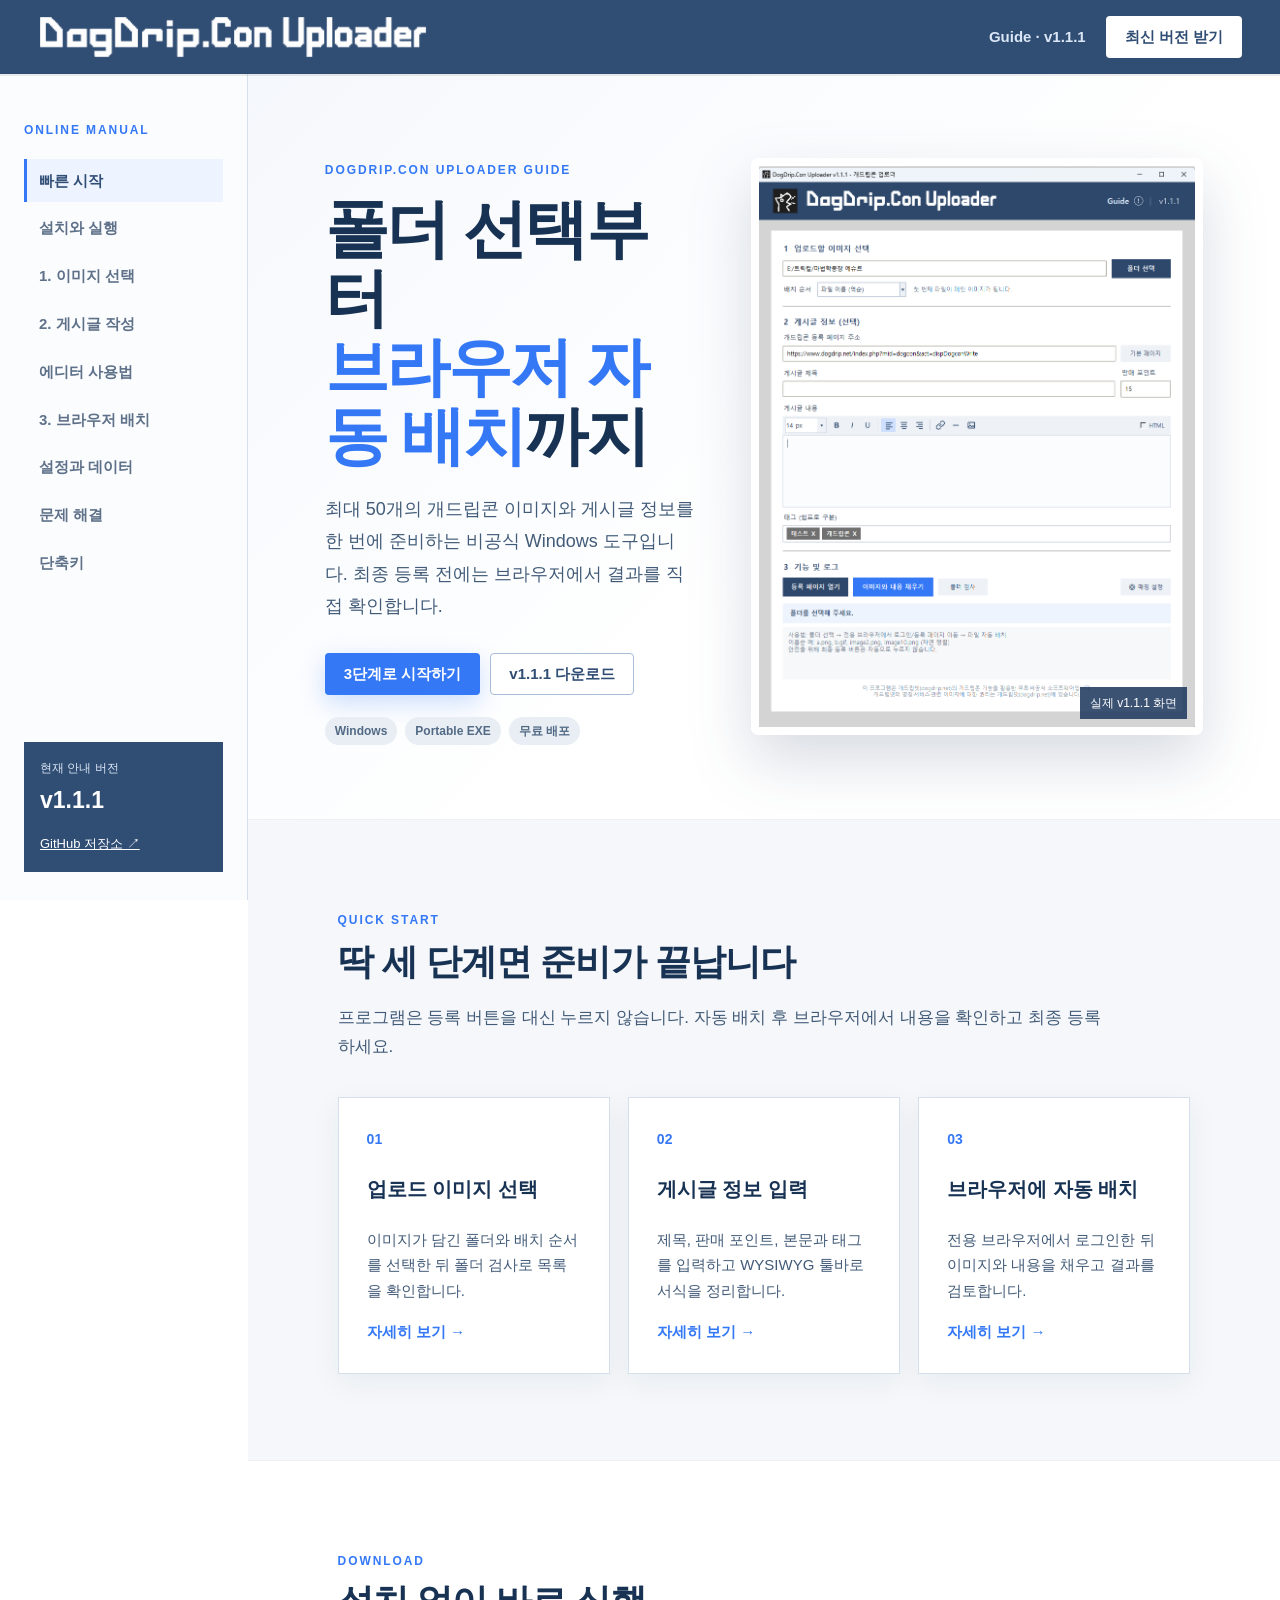
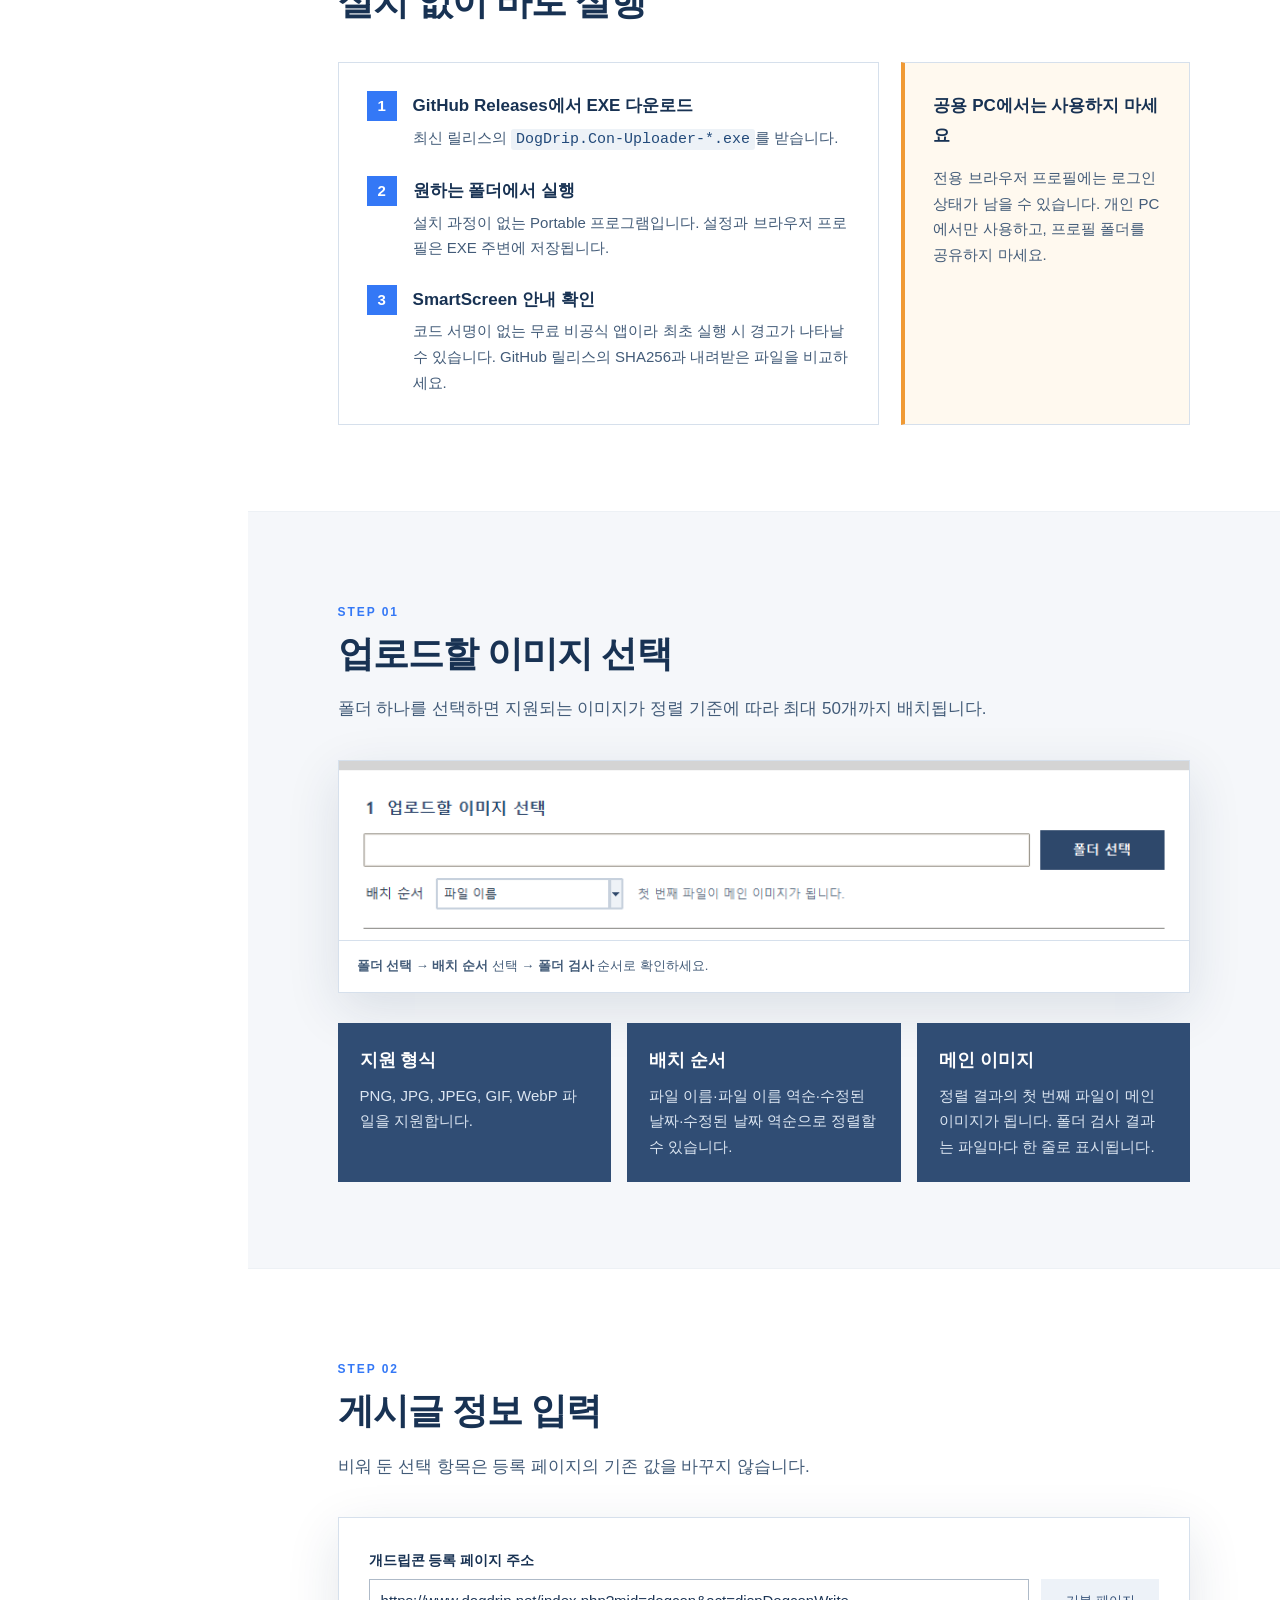
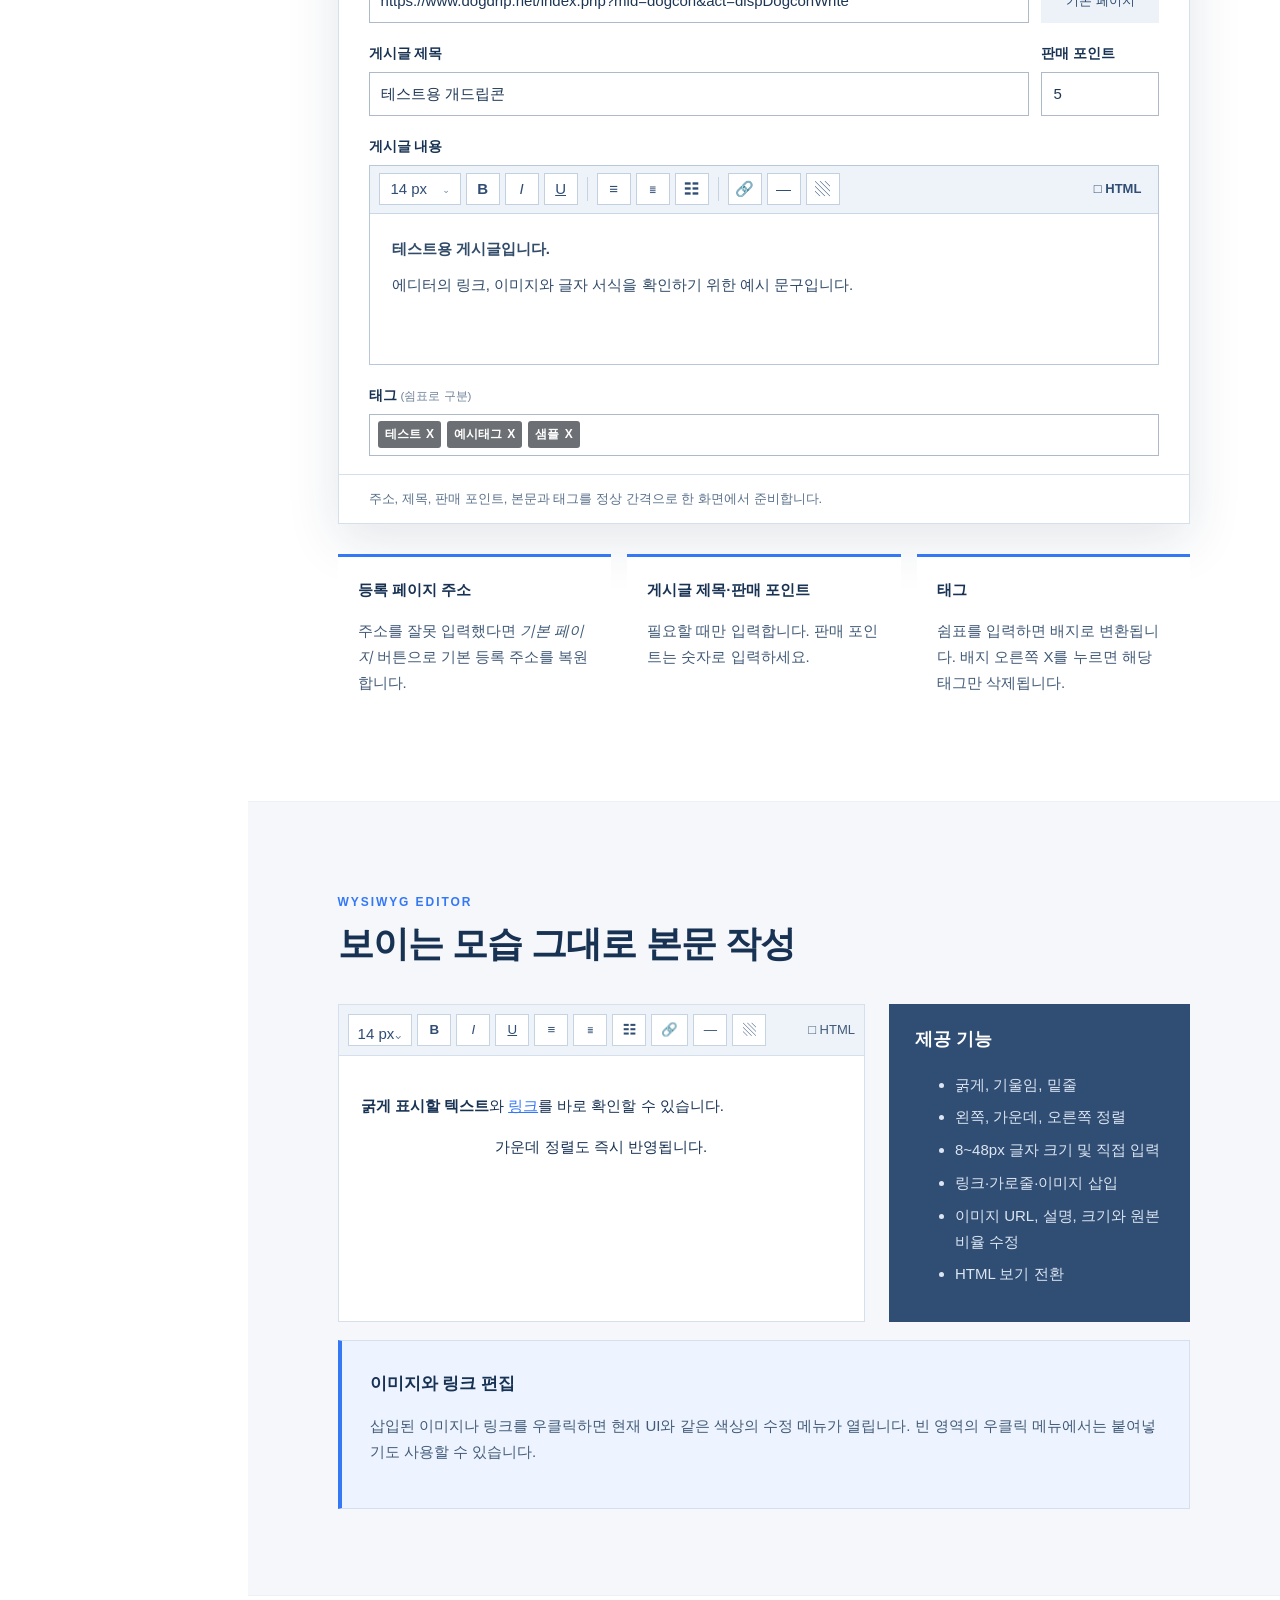
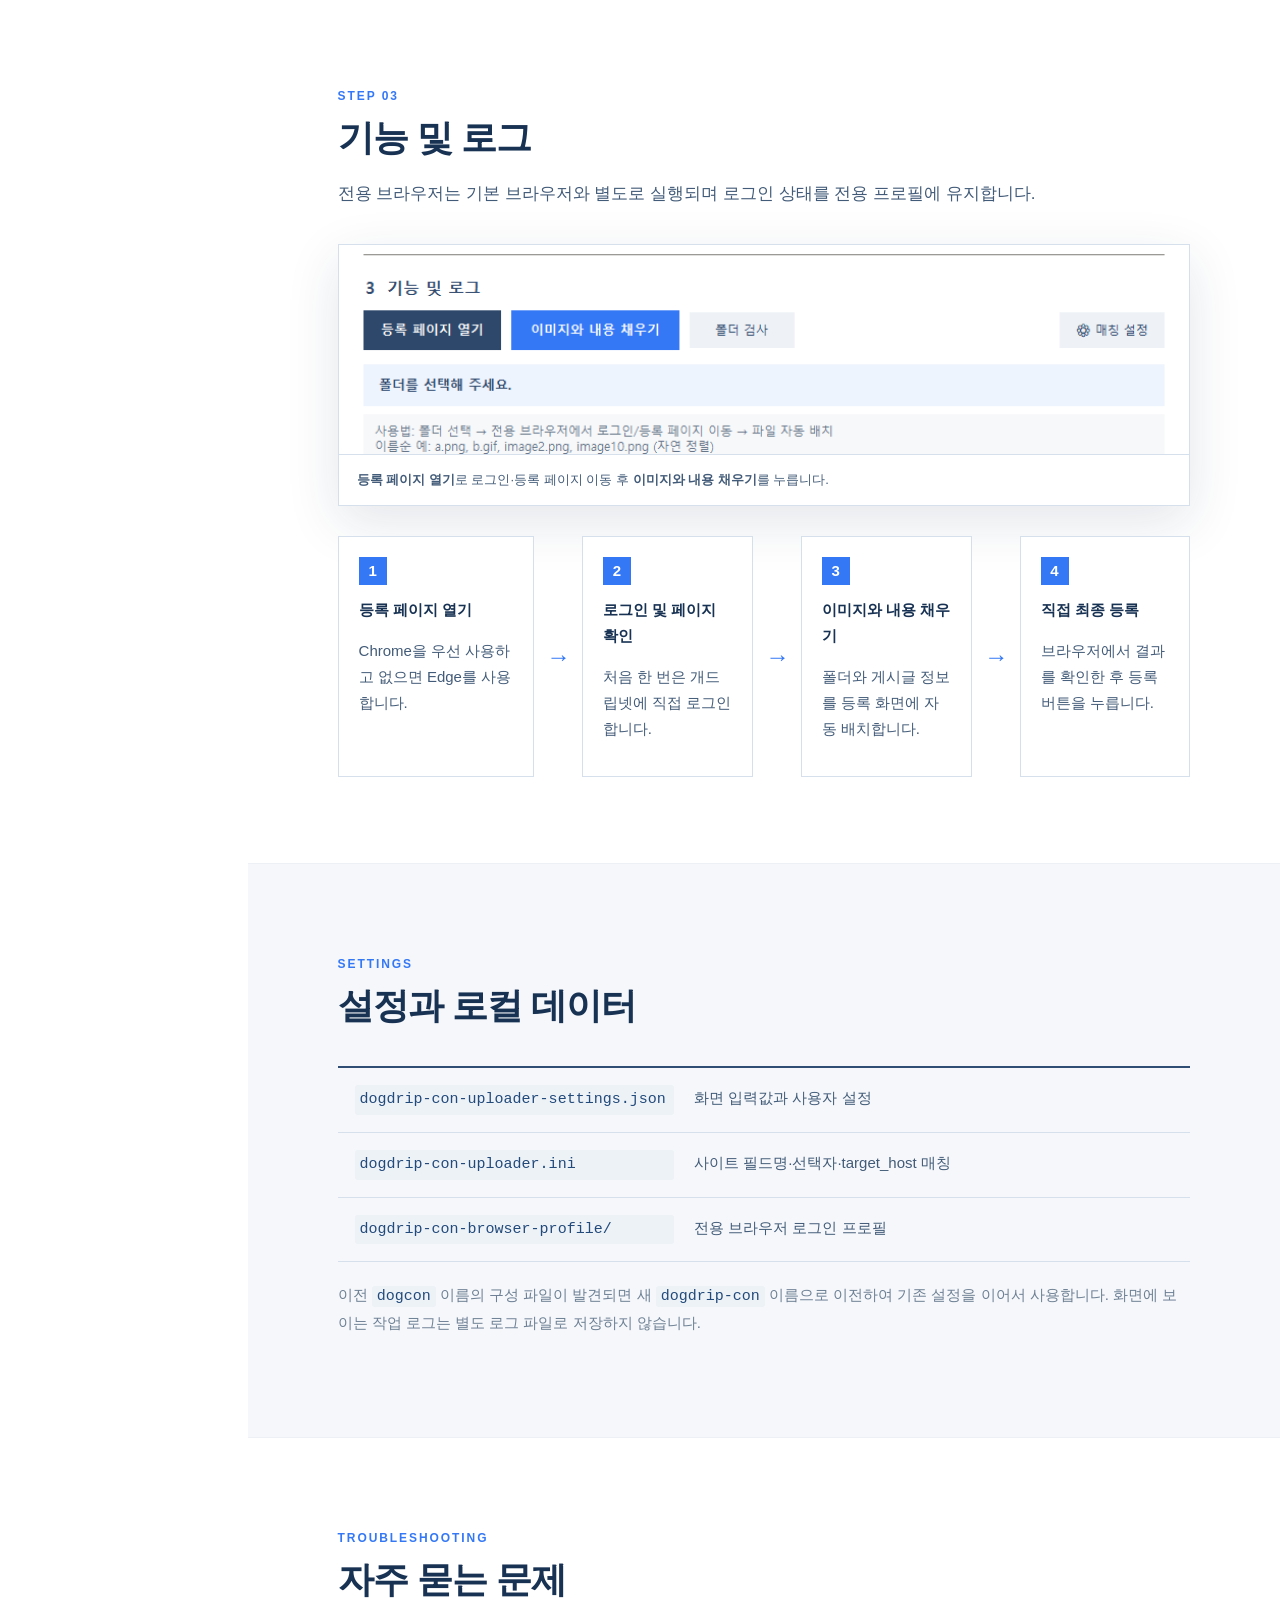
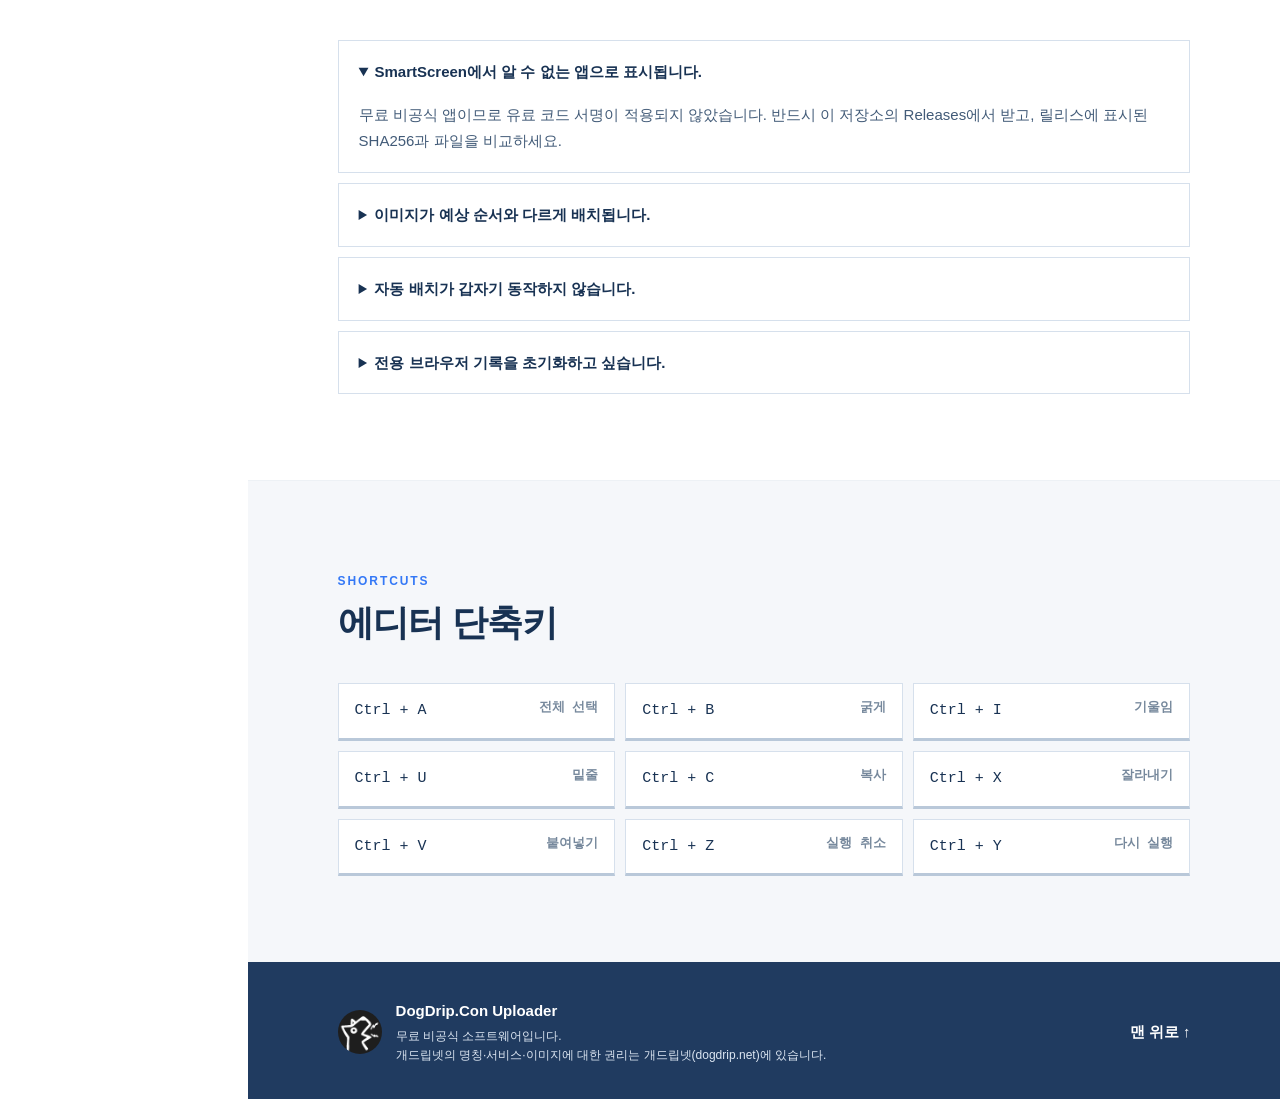
==== commit 7fb921be: "Use neutral sample text in online manual" ====
--- a/docs/index.html
+++ b/docs/index.html
@@ -108,7 +108,7 @@
             <div class="preview-control"><span>https://www.dogdrip.net/index.php?mid=dogcon&amp;act=dispDogconWrite</span><button>기본 페이지</button></div>
           </div>
           <div class="preview-row preview-title">
-            <div><label>게시글 제목</label><span class="preview-input">마법학총장 예슈르콘</span></div>
+            <div><label>게시글 제목</label><span class="preview-input">테스트용 개드립콘</span></div>
             <div><label>판매 포인트</label><span class="preview-input">5</span></div>
           </div>
           <div class="preview-row">
@@ -130,14 +130,14 @@
                 <span class="preview-html">□ HTML</span>
               </div>
               <div class="preview-body">
-                <p><strong>마법학총장 예슈르콘입니다.</strong></p>
-                <p>링크, 이미지와 다양한 글자 서식을 보이는 그대로 작성할 수 있습니다.</p>
+                <p><strong>테스트용 게시글입니다.</strong></p>
+                <p>에디터의 링크, 이미지와 글자 서식을 확인하기 위한 예시 문구입니다.</p>
               </div>
             </div>
           </div>
           <div class="preview-row">
             <label>태그 <small>(쉼표로 구분)</small></label>
-            <div class="preview-tags"><span>트릭컬 <b>X</b></span><span>마법학총장 <b>X</b></span><span>예슈르 <b>X</b></span></div>
+            <div class="preview-tags"><span>테스트 <b>X</b></span><span>예시태그 <b>X</b></span><span>샘플 <b>X</b></span></div>
           </div>
           <p class="preview-caption">주소, 제목, 판매 포인트, 본문과 태그를 정상 간격으로 한 화면에서 준비합니다.</p>
         </div>
--- a/docs/assets/post-preview.css
+++ b/docs/assets/post-preview.css
@@ -82,6 +82,16 @@
 .preview-tags b { margin-left: 2px; font-size: 12px; }
 .preview-caption { margin: 18px -30px -30px; padding: 13px 30px; border-top: 1px solid #d6e0ec; color: #59718c; font-size: 13px; }
 
+/* 대표 화면은 실제 프로그램 전체 구성이 보이도록 자르지 않습니다. */
+.app-shot { display: flex; justify-content: center; }
+.app-shot img {
+  width: auto;
+  max-width: 100%;
+  max-height: 620px;
+  object-fit: contain;
+  object-position: center;
+}
+
 @media (max-width: 680px) {
   .post-preview { padding: 18px; }
   .preview-control,
